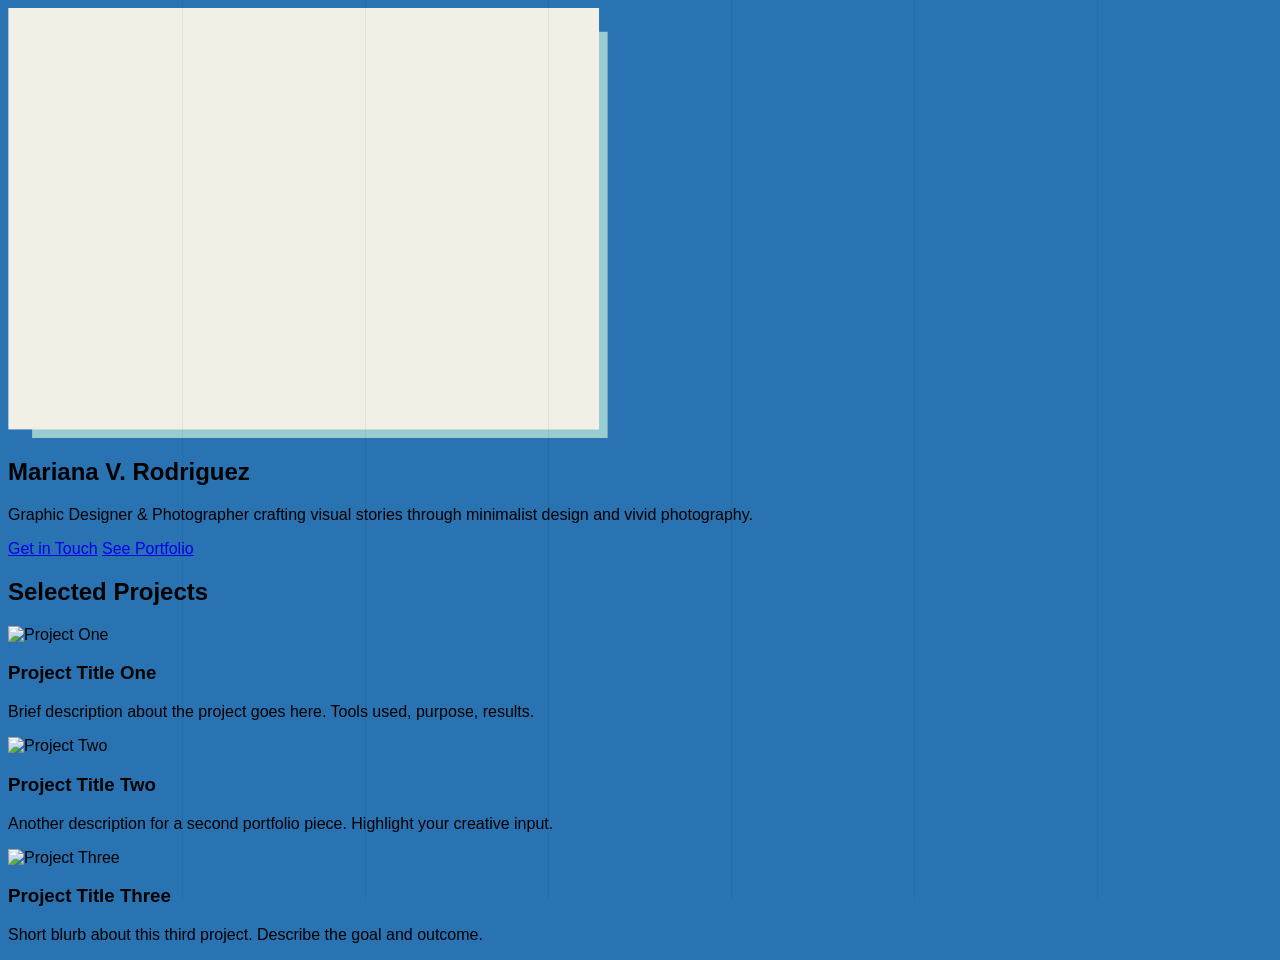
==== index.html @ 1f72a4b0 "Update index.html" ====
<html lang="en">
<head>
  <meta charset="UTF-8">
  <meta name="viewport" content="width=device-width, initial-scale=1.0">
  <meta name="description" content="Portfolio of Mariana V. Rodriguez – Graphic Designer & Photographer">
  <title>Mariana V. Rodriguez</title>
  <script src="https://cdn.tailwindcss.com"></script>
  <link rel="preconnect" href="https://fonts.googleapis.com">
<link rel="preconnect" href="https://fonts.gstatic.com" crossorigin>
<link href="https://fonts.googleapis.com/css2?family=SUSE:wght@100..800&display=swap" rel="stylesheet">
  <style>
    body {
      background-color: #2973B2;
      font-family: 'Josefin Sans', sans-serif;
    }
    .floating-lines {
      position: absolute;
      top: 0;
      left: 0;
      height: 100%;
      width: 100%;
      z-index: 0;
      display: flex;
      justify-content: space-evenly;
    }
    .floating-lines div {
      width: 1px;
      background-color: rgba(0, 0, 0, 0.05);
    }
    .reveal {
      opacity: 0;
      transform: translateY(20px);
      transition: opacity 0.6s ease-out, transform 0.6s ease-out;
    }
    .reveal-visible {
      opacity: 1;
      transform: translateY(0);
    }
  </style>
</head>
<body class="relative overflow-hidden">
  <!-- Background Vertical Lines -->
  <div class="floating-lines">
    <div></div><div></div><div></div><div></div><div></div><div></div>
  </div>

 <!-- Hero Section -->
  <section class="relative py-8 md:py-14 flex flex-col items-center justify-center text-center px-4 md:px-6 overflow-hidden min-h-[350px]">
    <!-- Inline SVG Background -->
   <div class="absolute top-0 left-1/2 transform -translate-x-1/2 w-[95vw] max-w-[650px] h-auto h-[180px] sm:h-[240px] md:h-[300px] -z-10 pointer-events-none opacity-100">
  <svg xmlns="http://www.w3.org/2000/svg" id="Layer_2" width="600" height="430" viewBox="0 0 1186 851" class="w-full h-auto">
    <defs>
      <style>
        .cls-1{fill:#9acbd0;}
        .cls-2{fill:#f2efe7;}
      </style>
    </defs>
    <g id="Layer_1-2">
      <rect class="cls-1" x="47" y="47" width="1139" height="804"/>
      <rect class="cls-2" width="1169" height="834"/>
    </g>
  </svg>
</div>

    <!-- Hero Content -->
    <h1 class="text-3xl sm:text-4xl md:text-5xl font-extrabold mb-4 z-10 relative">Mariana V. Rodriguez</h1>
    <p class="text-base sm:text-lg md:text-xl max-w-2xl mb-6 z-10 relative">
      Graphic Designer & Photographer crafting visual stories through minimalist design and vivid photography.
    </p>
    <div class="flex flex-col sm:flex-row gap-4 z-10 relative">
      <a href="#contact" class="px-6 py-3 bg-purple-700 text-white rounded-full hover:bg-purple-800 transition text-center">Get in Touch</a>
      <a href="#projects" class="px-6 py-3 bg-yellow-400 text-black rounded-full hover:bg-yellow-500 transition text-center">See Portfolio</a>
    </div>
  </section>

  <!-- Projects Section -->
  <section id="projects" class="py-20 px-6 bg-white relative z-10">
    <div class="max-w-6xl mx-auto">
      <h2 class="text-3xl font-[800] text-center mb-12 reveal">Selected Projects</h2>
      <div class="grid gap-10 sm:grid-cols-2 lg:grid-cols-3">
        <!-- Project Card -->
        <div class="bg-[#fefefe] rounded-2xl shadow-md border border-gray-200 overflow-hidden transition hover:shadow-lg hover:-translate-y-1 duration-300 reveal">
          <img src="https://source.unsplash.com/600x400/?design,art" alt="Project One" class="w-full h-48 object-cover">
          <div class="p-5">
            <h3 class="text-xl font-semibold mb-2">Project Title One</h3>
            <p class="text-gray-600">Brief description about the project goes here. Tools used, purpose, results.</p>
          </div>
        </div>

        <!-- Project Card -->
        <div class="bg-[#fefefe] rounded-2xl shadow-md border border-gray-200 overflow-hidden transition hover:shadow-lg hover:-translate-y-1 duration-300 reveal">
          <img src="https://source.unsplash.com/600x400/?creative,portfolio" alt="Project Two" class="w-full h-48 object-cover">
          <div class="p-5">
            <h3 class="text-xl font-semibold mb-2">Project Title Two</h3>
            <p class="text-gray-600">Another description for a second portfolio piece. Highlight your creative input.</p>
          </div>
        </div>

        <!-- Project Card -->
        <div class="bg-[#fefefe] rounded-2xl shadow-md border border-gray-200 overflow-hidden transition hover:shadow-lg hover:-translate-y-1 duration-300 reveal">
          <img src="https://source.unsplash.com/600x400/?photography,layout" alt="Project Three" class="w-full h-48 object-cover">
          <div class="p-5">
            <h3 class="text-xl font-semibold mb-2">Project Title Three</h3>
            <p class="text-gray-600">Short blurb about this third project. Describe the goal and outcome.</p>
          </div>
        </div>
      </div>
    </div>
  </section>

  <script>
    const observer = new IntersectionObserver((entries) => {
      entries.forEach(entry => {
        if (entry.isIntersecting) {
          entry.target.classList.add('reveal-visible');
        }
      });
    }, { threshold: 0.1 });

    document.querySelectorAll('.reveal').forEach(el => observer.observe(el));
  </script>
</body>
</html>
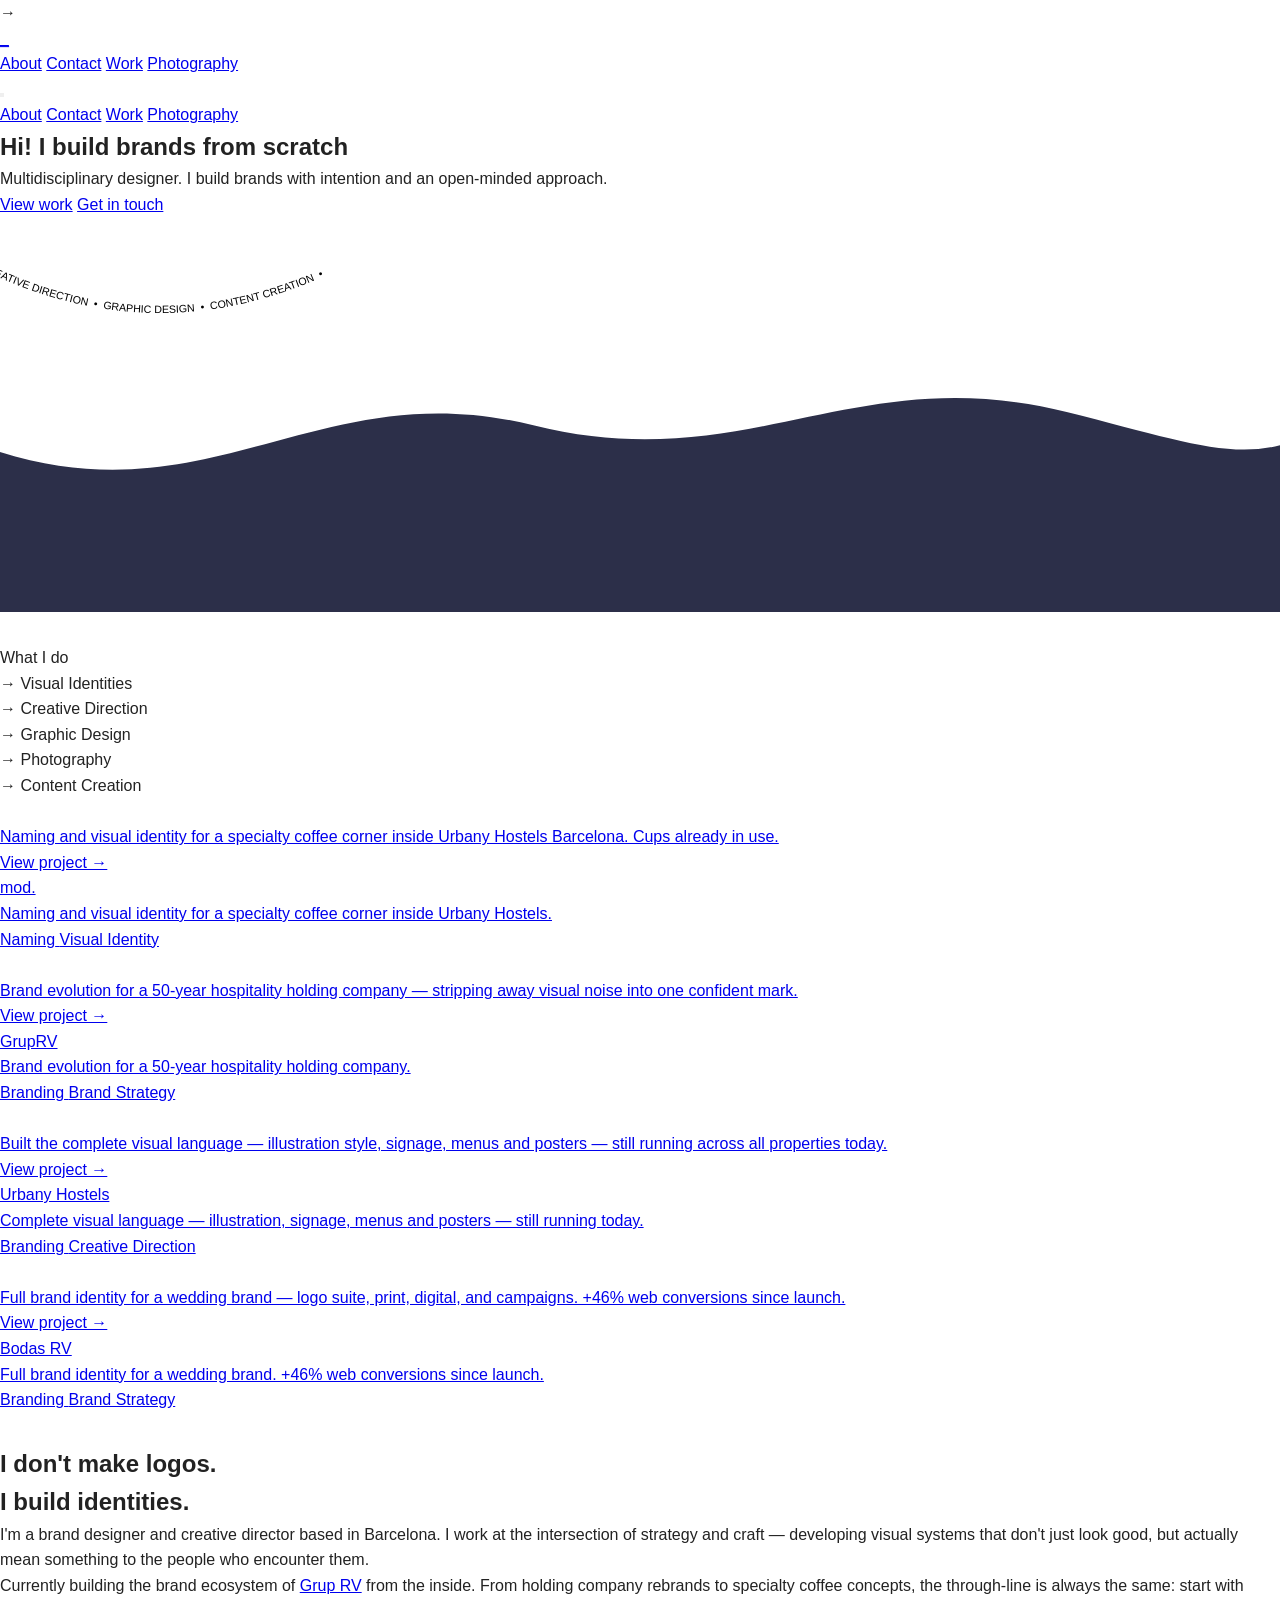
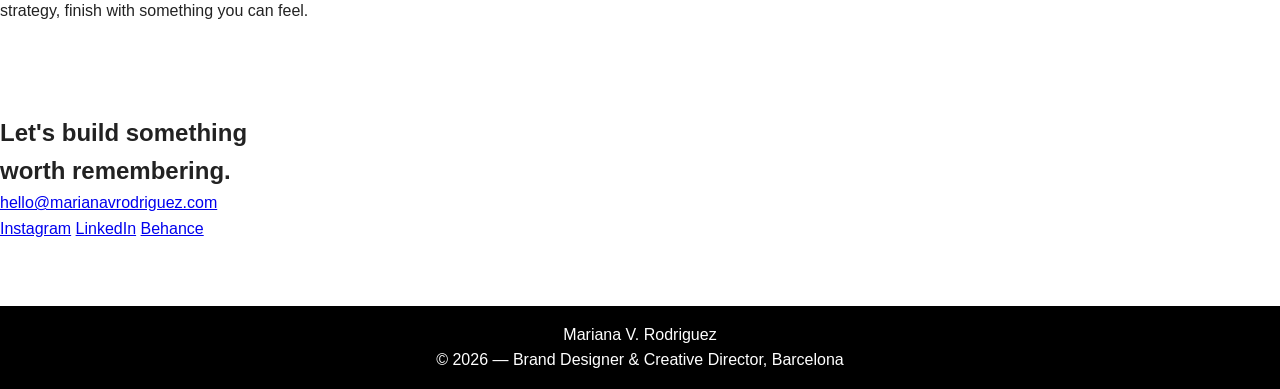
==== commit d7ff48ee: "index.html" ====
--- a/index.html
+++ b/index.html
@@ -1,123 +1,242 @@
+<!DOCTYPE html>
 <html lang="en">
 <head>
   <meta charset="UTF-8">
   <meta name="viewport" content="width=device-width, initial-scale=1.0">
-  <meta name="description" content="Portfolio of Mariana V. Rodriguez – Graphic Designer & Photographer">
-  <title>Mariana V. Rodriguez</title>
-  <script src="https://cdn.tailwindcss.com"></script>
+  <title>Mariana V. Rodriguez — Brand Designer & Creative Director</title>
+  <meta name="description" content="Brand designer and creative director based in Barcelona. Building identities that stand for something.">
+  <meta property="og:title" content="Mariana V. Rodriguez — Brand Designer">
+  <meta property="og:description" content="Brands with something to say. Based in Barcelona.">
+  <meta property="og:url" content="https://marianavrodriguez.com">
+  <meta property="og:type" content="website">
+
   <link rel="preconnect" href="https://fonts.googleapis.com">
-<link rel="preconnect" href="https://fonts.gstatic.com" crossorigin>
-<link href="https://fonts.googleapis.com/css2?family=SUSE:wght@100..800&display=swap" rel="stylesheet">
-  <style>
-    body {
-      background-color: #2973B2;
-      font-family: 'Josefin Sans', sans-serif;
-    }
-    .floating-lines {
-      position: absolute;
-      top: 0;
-      left: 0;
-      height: 100%;
-      width: 100%;
-      z-index: 0;
-      display: flex;
-      justify-content: space-evenly;
-    }
-    .floating-lines div {
-      width: 1px;
-      background-color: rgba(0, 0, 0, 0.05);
-    }
-    .reveal {
-      opacity: 0;
-      transform: translateY(20px);
-      transition: opacity 0.6s ease-out, transform 0.6s ease-out;
-    }
-    .reveal-visible {
-      opacity: 1;
-      transform: translateY(0);
-    }
-  </style>
+  <link rel="preconnect" href="https://fonts.gstatic.com" crossorigin>
+  <link href="https://fonts.googleapis.com/css2?family=Bricolage+Grotesque:opsz,wght@12..96,400;12..96,700;12..96,800&family=Work+Sans:wght@300;400;500&display=swap" rel="stylesheet">
+  <link href="https://fonts.googleapis.com/css2?family=Bricolage+Grotesque:wght@800&text=%E2%86%92&display=swap" rel="stylesheet">
+  <link rel="stylesheet" href="styles.css">
 </head>
-<body class="relative overflow-hidden">
-  <!-- Background Vertical Lines -->
-  <div class="floating-lines">
-    <div></div><div></div><div></div><div></div><div></div><div></div>
-  </div>
-
- <!-- Hero Section -->
-  <section class="relative py-8 md:py-14 flex flex-col items-center justify-center text-center px-4 md:px-6 overflow-hidden min-h-[350px]">
-    <!-- Inline SVG Background -->
-   <div class="absolute top-0 left-1/2 transform -translate-x-1/2 w-[95vw] max-w-[650px] h-auto h-[180px] sm:h-[240px] md:h-[300px] -z-10 pointer-events-none opacity-100">
-  <svg xmlns="http://www.w3.org/2000/svg" id="Layer_2" width="600" height="430" viewBox="0 0 1186 851" class="w-full h-auto">
-    <defs>
-      <style>
-        .cls-1{fill:#9acbd0;}
-        .cls-2{fill:#f2efe7;}
-      </style>
-    </defs>
-    <g id="Layer_1-2">
-      <rect class="cls-1" x="47" y="47" width="1139" height="804"/>
-      <rect class="cls-2" width="1169" height="834"/>
-    </g>
-  </svg>
-</div>
-
-    <!-- Hero Content -->
-    <h1 class="text-3xl sm:text-4xl md:text-5xl font-extrabold mb-4 z-10 relative">Mariana V. Rodriguez</h1>
-    <p class="text-base sm:text-lg md:text-xl max-w-2xl mb-6 z-10 relative">
-      Graphic Designer & Photographer crafting visual stories through minimalist design and vivid photography.
-    </p>
-    <div class="flex flex-col sm:flex-row gap-4 z-10 relative">
-      <a href="#contact" class="px-6 py-3 bg-purple-700 text-white rounded-full hover:bg-purple-800 transition text-center">Get in Touch</a>
-      <a href="#projects" class="px-6 py-3 bg-yellow-400 text-black rounded-full hover:bg-yellow-500 transition text-center">See Portfolio</a>
-    </div>
-  </section>
-
-  <!-- Projects Section -->
-  <section id="projects" class="py-20 px-6 bg-white relative z-10">
-    <div class="max-w-6xl mx-auto">
-      <h2 class="text-3xl font-[800] text-center mb-12 reveal">Selected Projects</h2>
-      <div class="grid gap-10 sm:grid-cols-2 lg:grid-cols-3">
-        <!-- Project Card -->
-        <div class="bg-[#fefefe] rounded-2xl shadow-md border border-gray-200 overflow-hidden transition hover:shadow-lg hover:-translate-y-1 duration-300 reveal">
-          <img src="https://source.unsplash.com/600x400/?design,art" alt="Project One" class="w-full h-48 object-cover">
-          <div class="p-5">
-            <h3 class="text-xl font-semibold mb-2">Project Title One</h3>
-            <p class="text-gray-600">Brief description about the project goes here. Tools used, purpose, results.</p>
-          </div>
-        </div>
-
-        <!-- Project Card -->
-        <div class="bg-[#fefefe] rounded-2xl shadow-md border border-gray-200 overflow-hidden transition hover:shadow-lg hover:-translate-y-1 duration-300 reveal">
-          <img src="https://source.unsplash.com/600x400/?creative,portfolio" alt="Project Two" class="w-full h-48 object-cover">
-          <div class="p-5">
-            <h3 class="text-xl font-semibold mb-2">Project Title Two</h3>
-            <p class="text-gray-600">Another description for a second portfolio piece. Highlight your creative input.</p>
-          </div>
-        </div>
-
-        <!-- Project Card -->
-        <div class="bg-[#fefefe] rounded-2xl shadow-md border border-gray-200 overflow-hidden transition hover:shadow-lg hover:-translate-y-1 duration-300 reveal">
-          <img src="https://source.unsplash.com/600x400/?photography,layout" alt="Project Three" class="w-full h-48 object-cover">
-          <div class="p-5">
-            <h3 class="text-xl font-semibold mb-2">Project Title Three</h3>
-            <p class="text-gray-600">Short blurb about this third project. Describe the goal and outcome.</p>
-          </div>
-        </div>
-      </div>
-    </div>
-  </section>
-
-  <script>
-    const observer = new IntersectionObserver((entries) => {
-      entries.forEach(entry => {
-        if (entry.isIntersecting) {
-          entry.target.classList.add('reveal-visible');
-        }
-      });
-    }, { threshold: 0.1 });
-
-    document.querySelectorAll('.reveal').forEach(el => observer.observe(el));
-  </script>
+<body>
+
+  <div class="cursor" id="cursor" aria-hidden="true">&rarr;</div>
+
+  <!-- NAV -->
+  <nav id="nav">
+    <div class="nav-inner">
+      <a href="index.html" class="nav-name">
+        <span id="nav-text"></span><span class="nav-cursor" id="nav-cursor">_</span>
+      </a>
+      <div class="nav-links">
+        <a href="#about">About</a>
+        <a href="#contact">Contact</a>
+        <a href="#projects">Work</a>
+        <a href="photography.html">Photography</a>
+      </div>
+      <button class="nav-burger" id="nav-burger" aria-label="Open menu" aria-expanded="false" aria-controls="nav-mobile">
+        <span></span><span></span><span></span>
+      </button>
+    </div>
+    <div class="nav-mobile" id="nav-mobile">
+      <a href="#about">About</a>
+      <a href="#contact">Contact</a>
+      <a href="#projects">Work</a>
+      <a href="photography.html">Photography</a>
+    </div>
+  </nav>
+
+  <!-- HERO -->
+  <section class="hero" id="home">
+    <div class="hero-inner">
+      <h1 class="hero-title reveal">Hi! I build brands from scratch</h1>
+      <p class="hero-sub reveal">Multidisciplinary designer. I build brands with intention and an open-minded approach.</p>
+      <div class="hero-ctas reveal">
+        <a href="#projects" class="btn-primary">View work</a>
+        <a href="#contact" class="btn-ghost">Get in touch</a>
+      </div>
+    </div>
+
+    <!-- MARQUEE — pinned to the bottom of the hero so part of it is
+         visible on load; sizing/looping is rebuilt in script.js off
+         the strip's actual rendered pixel size, not viewBox width,
+         so the text stays legible on narrow screens. -->
+    <div class="marquee-wrap" aria-hidden="true">
+      <svg class="marquee-svg" viewBox="0 0 1920 160" preserveAspectRatio="xMidYMid meet">
+        <path id="marquee-path" fill="none"
+          d="M -480,90
+             c 160,-70 320,-70 480,0 c 160,70 320,70 480,0
+             c 160,-70 320,-70 480,0 c 160,70 320,70 480,0
+             c 160,-70 320,-70 480,0 c 160,70 320,70 480,0" />
+        <text class="marquee-text">
+          <textPath id="marquee-textpath" href="#marquee-path" startOffset="0%">BRAND STRATEGY&nbsp;&nbsp;•&nbsp;&nbsp;VISUAL DESIGN&nbsp;&nbsp;•&nbsp;&nbsp;PHOTOGRAPHY&nbsp;&nbsp;•&nbsp;&nbsp;CREATIVE DIRECTION&nbsp;&nbsp;•&nbsp;&nbsp;GRAPHIC DESIGN&nbsp;&nbsp;•&nbsp;&nbsp;CONTENT CREATION&nbsp;&nbsp;•&nbsp;&nbsp;</textPath>
+        </text>
+      </svg>
+    </div>
+  </section>
+
+  <!-- WORK / CATEGORIES -->
+  <section class="work" id="work">
+    <svg class="work-wave" viewBox="0 0 1920 420" preserveAspectRatio="none" aria-hidden="true">
+      <path d="M0,180 C 320,280 480,60 800,140 C 1120,220 1280,40 1600,120 C 1760,160 1840,190 1920,170 L1920,420 L0,420 Z" fill="#2C2F49"></path>
+    </svg>
+    <div class="work-inner">
+
+      <div class="category-image" id="cat-image-wrap">
+        <img id="cat-img" src="images/cat-visual-identity.jpg" alt="" onerror="this.style.opacity='0'">
+      </div>
+
+      <div class="category-list">
+        <p class="category-eyebrow">What I do</p>
+        <div class="cat-item active" data-img="images/cat-visual-identity.jpg">
+          <span class="cat-arrow" aria-hidden="true">→</span>
+          <span class="cat-label">Visual Identities</span>
+        </div>
+        <div class="cat-item" data-img="images/cat-creative-direction.jpg">
+          <span class="cat-arrow" aria-hidden="true">→</span>
+          <span class="cat-label">Creative Direction</span>
+        </div>
+        <div class="cat-item" data-img="images/cat-graphic-design.jpg">
+          <span class="cat-arrow" aria-hidden="true">→</span>
+          <span class="cat-label">Graphic Design</span>
+        </div>
+        <div class="cat-item" data-img="images/cat-photography.jpg">
+          <span class="cat-arrow" aria-hidden="true">→</span>
+          <span class="cat-label">Photography</span>
+        </div>
+        <div class="cat-item" data-img="images/cat-content.jpg">
+          <span class="cat-arrow" aria-hidden="true">→</span>
+          <span class="cat-label">Content Creation</span>
+        </div>
+      </div>
+
+    </div>
+  </section>
+
+  <!-- PROJECT CARDS -->
+  <section class="projects" id="projects">
+    <div class="projects-grid">
+
+      <article class="project-card reveal">
+        <a href="mod.html" class="card-link">
+          <div class="card-image" style="--ph:#002D26">
+            <img src="images/mod.jpg" alt="mod." loading="lazy" onerror="this.style.opacity='0'">
+            <div class="card-overlay">
+              <p class="overlay-desc">Naming and visual identity for a specialty coffee corner inside Urbany Hostels Barcelona. Cups already in use.</p>
+              <span class="overlay-btn">View project →</span>
+            </div>
+          </div>
+          <div class="card-meta">
+            <p class="card-title">mod.</p>
+            <p class="card-desc">Naming and visual identity for a specialty coffee corner inside Urbany Hostels.</p>
+            <div class="card-tags">
+              <span class="tag">Naming</span>
+              <span class="tag">Visual Identity</span>
+            </div>
+          </div>
+        </a>
+      </article>
+
+      <article class="project-card reveal">
+        <a href="gruprv.html" class="card-link">
+          <div class="card-image" style="--ph:#0F1A2E">
+            <img src="images/gruprv.jpg" alt="GrupRV" loading="lazy" onerror="this.style.opacity='0'">
+            <div class="card-overlay">
+              <p class="overlay-desc">Brand evolution for a 50-year hospitality holding company — stripping away visual noise into one confident mark.</p>
+              <span class="overlay-btn">View project →</span>
+            </div>
+          </div>
+          <div class="card-meta">
+            <p class="card-title">GrupRV</p>
+            <p class="card-desc">Brand evolution for a 50-year hospitality holding company.</p>
+            <div class="card-tags">
+              <span class="tag">Branding</span>
+              <span class="tag">Brand Strategy</span>
+            </div>
+          </div>
+        </a>
+      </article>
+
+      <article class="project-card reveal">
+        <a href="urbany.html" class="card-link">
+          <div class="card-image" style="--ph:#1E0800">
+            <img src="images/urbany.jpg" alt="Urbany Hostels" loading="lazy" onerror="this.style.opacity='0'">
+            <div class="card-overlay">
+              <p class="overlay-desc">Built the complete visual language — illustration style, signage, menus and posters — still running across all properties today.</p>
+              <span class="overlay-btn">View project →</span>
+            </div>
+          </div>
+          <div class="card-meta">
+            <p class="card-title">Urbany Hostels</p>
+            <p class="card-desc">Complete visual language — illustration, signage, menus and posters — still running today.</p>
+            <div class="card-tags">
+              <span class="tag">Branding</span>
+              <span class="tag">Creative Direction</span>
+            </div>
+          </div>
+        </a>
+      </article>
+
+      <article class="project-card reveal">
+        <a href="bodasrv.html" class="card-link">
+          <div class="card-image" style="--ph:#1A0E08">
+            <img src="images/bodasrv.jpg" alt="Bodas RV" loading="lazy" onerror="this.style.opacity='0'">
+            <div class="card-overlay">
+              <p class="overlay-desc">Full brand identity for a wedding brand — logo suite, print, digital, and campaigns. +46% web conversions since launch.</p>
+              <span class="overlay-btn">View project →</span>
+            </div>
+          </div>
+          <div class="card-meta">
+            <p class="card-title">Bodas RV</p>
+            <p class="card-desc">Full brand identity for a wedding brand. +46% web conversions since launch.</p>
+            <div class="card-tags">
+              <span class="tag">Branding</span>
+              <span class="tag">Brand Strategy</span>
+            </div>
+          </div>
+        </a>
+      </article>
+
+    </div>
+  </section>
+
+  <!-- ABOUT -->
+  <section class="about" id="about">
+    <div class="about-inner">
+      <div class="about-text">
+        <h2 class="about-title reveal">I don't make logos.<br>I build identities.</h2>
+        <div class="about-body reveal">
+          <p>I'm a brand designer and creative director based in Barcelona. I work at the intersection of strategy and craft — developing visual systems that don't just look good, but actually mean something to the people who encounter them.</p>
+          <p>Currently building the brand ecosystem of <a href="https://gruprv.es" target="_blank" rel="noopener">Grup RV</a> from the inside. From holding company rebrands to specialty coffee concepts, the through-line is always the same: start with strategy, finish with something you can feel.</p>
+        </div>
+      </div>
+      <div class="about-image reveal">
+        <img src="images/portrait.jpg" alt="Mariana V. Rodriguez" loading="lazy" onerror="this.style.opacity='0'">
+      </div>
+    </div>
+  </section>
+
+  <!-- CONTACT -->
+  <section class="contact" id="contact">
+    <div class="contact-inner">
+      <h2 class="contact-title reveal">Let's build something<br>worth remembering.</h2>
+      <div class="contact-links reveal">
+        <a href="mailto:hello@marianavrodriguez.com" class="contact-email">hello@marianavrodriguez.com</a>
+        <div class="social-links">
+          <a href="https://instagram.com/" target="_blank" rel="noopener">Instagram</a>
+          <a href="https://linkedin.com/" target="_blank" rel="noopener">LinkedIn</a>
+          <a href="https://behance.net/" target="_blank" rel="noopener">Behance</a>
+        </div>
+      </div>
+    </div>
+  </section>
+
+  <!-- FOOTER -->
+  <footer>
+    <div class="footer-inner">
+      <p class="footer-name">Mariana V. Rodriguez</p>
+      <p class="footer-copy">© 2026 — Brand Designer & Creative Director, Barcelona</p>
+    </div>
+  </footer>
+
+  <script src="script.js"></script>
 </body>
 </html>
--- a/styles.css
+++ b/styles.css
@@ -0,0 +1,75 @@
+* {
+  margin: 0;
+  padding: 0;
+  box-sizing: border-box;
+}
+
+body {
+  font-family: 'Arial', sans-serif;
+  color: #222;
+  background-color: #fff;
+  line-height: 1.6;
+}
+
+.container {
+  width: 90%;
+  max-width: 1000px;
+  margin: auto;
+}
+
+header {
+  background: #000;
+  color: #fff;
+  padding: 2rem 0;
+  text-align: center;
+}
+
+header h1 {
+  font-size: 2.5rem;
+  margin-bottom: 0.2rem;
+}
+
+header nav a {
+  margin: 0 1rem;
+  color: #fff;
+  text-decoration: none;
+  font-weight: bold;
+}
+
+#hero {
+  background: #f5f5f5;
+  padding: 3rem 0;
+  text-align: center;
+}
+
+#portfolio {
+  padding: 2rem 0;
+}
+
+.grid {
+  display: grid;
+  grid-template-columns: repeat(auto-fit, minmax(280px, 1fr));
+  gap: 1rem;
+  margin-top: 1rem;
+}
+
+.grid img {
+  width: 100%;
+  display: block;
+  border-radius: 8px;
+  box-shadow: 0 2px 6px rgba(0,0,0,0.1);
+}
+
+#about, #contact {
+  padding: 2rem 0;
+}
+
+footer {
+  background: #000;
+  color: #fff;
+  text-align: center;
+  padding: 1rem;
+  margin-top: 2rem;
+}
+
+
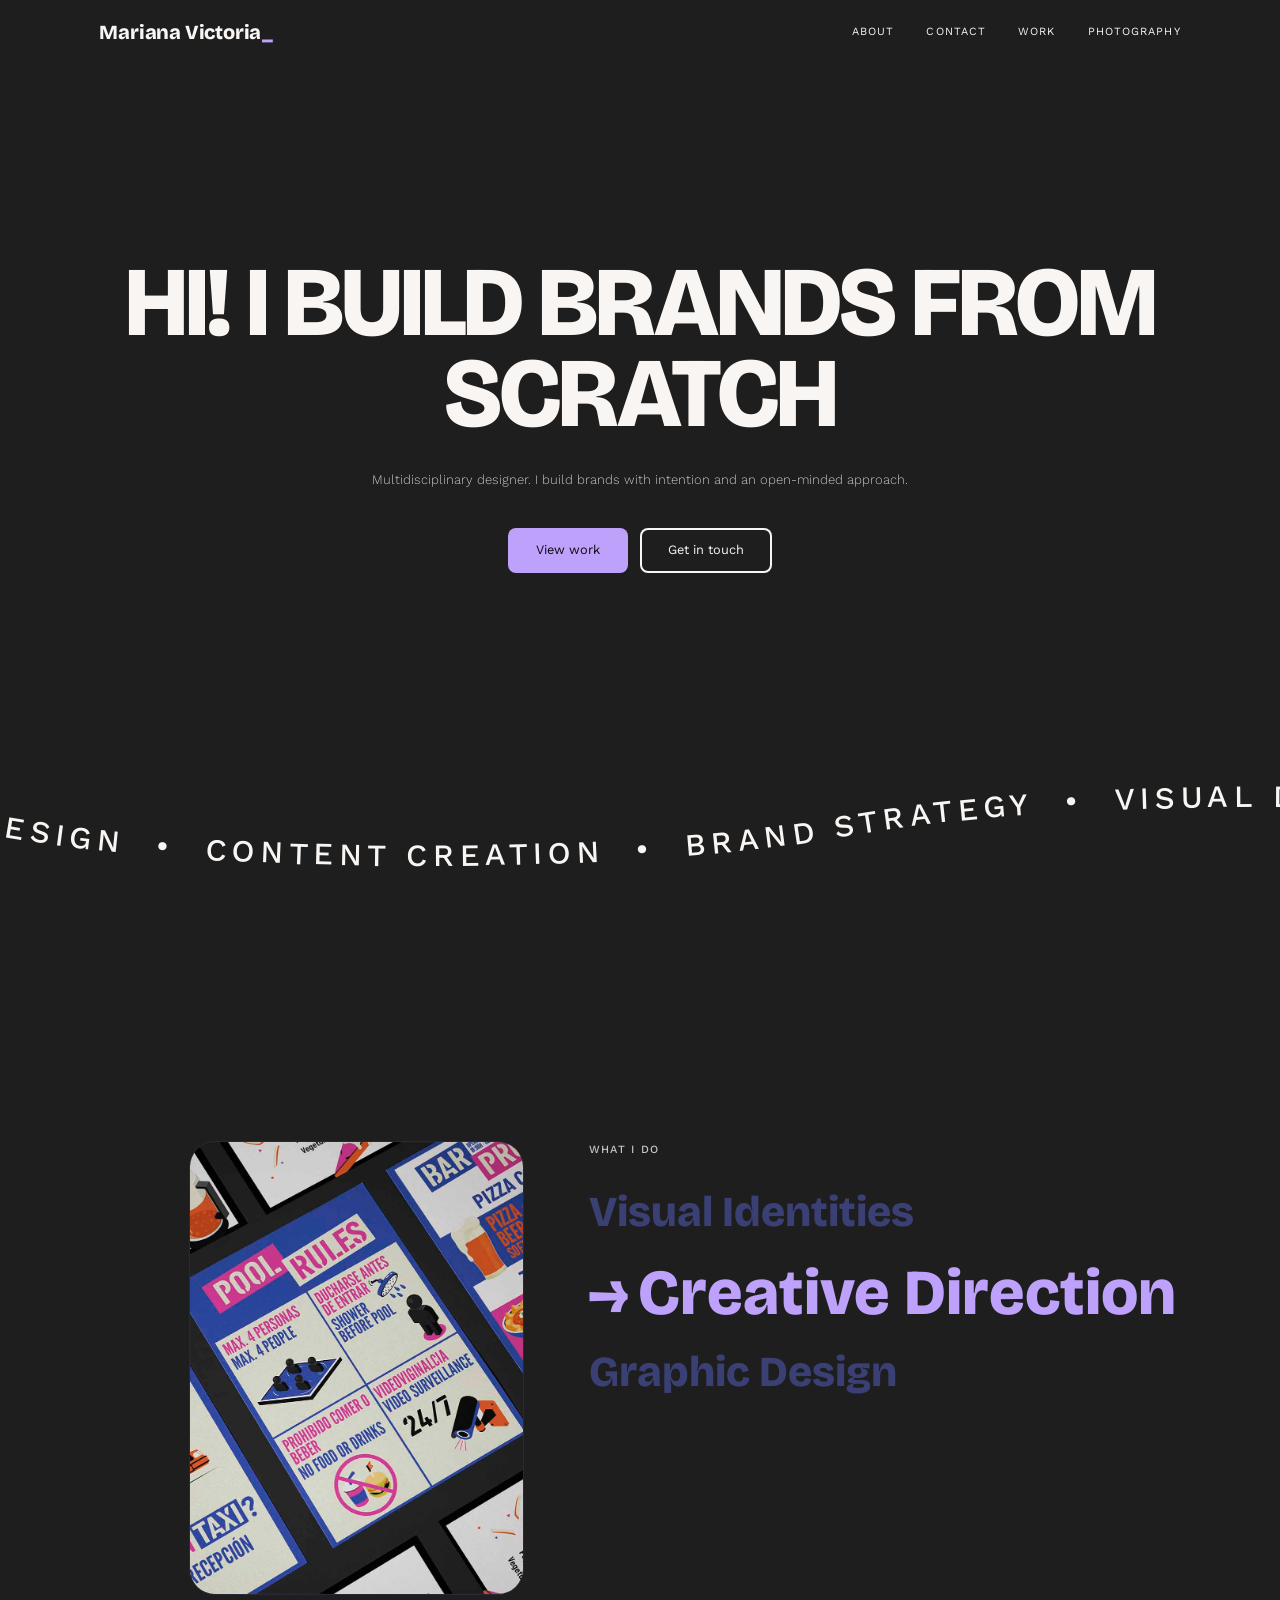
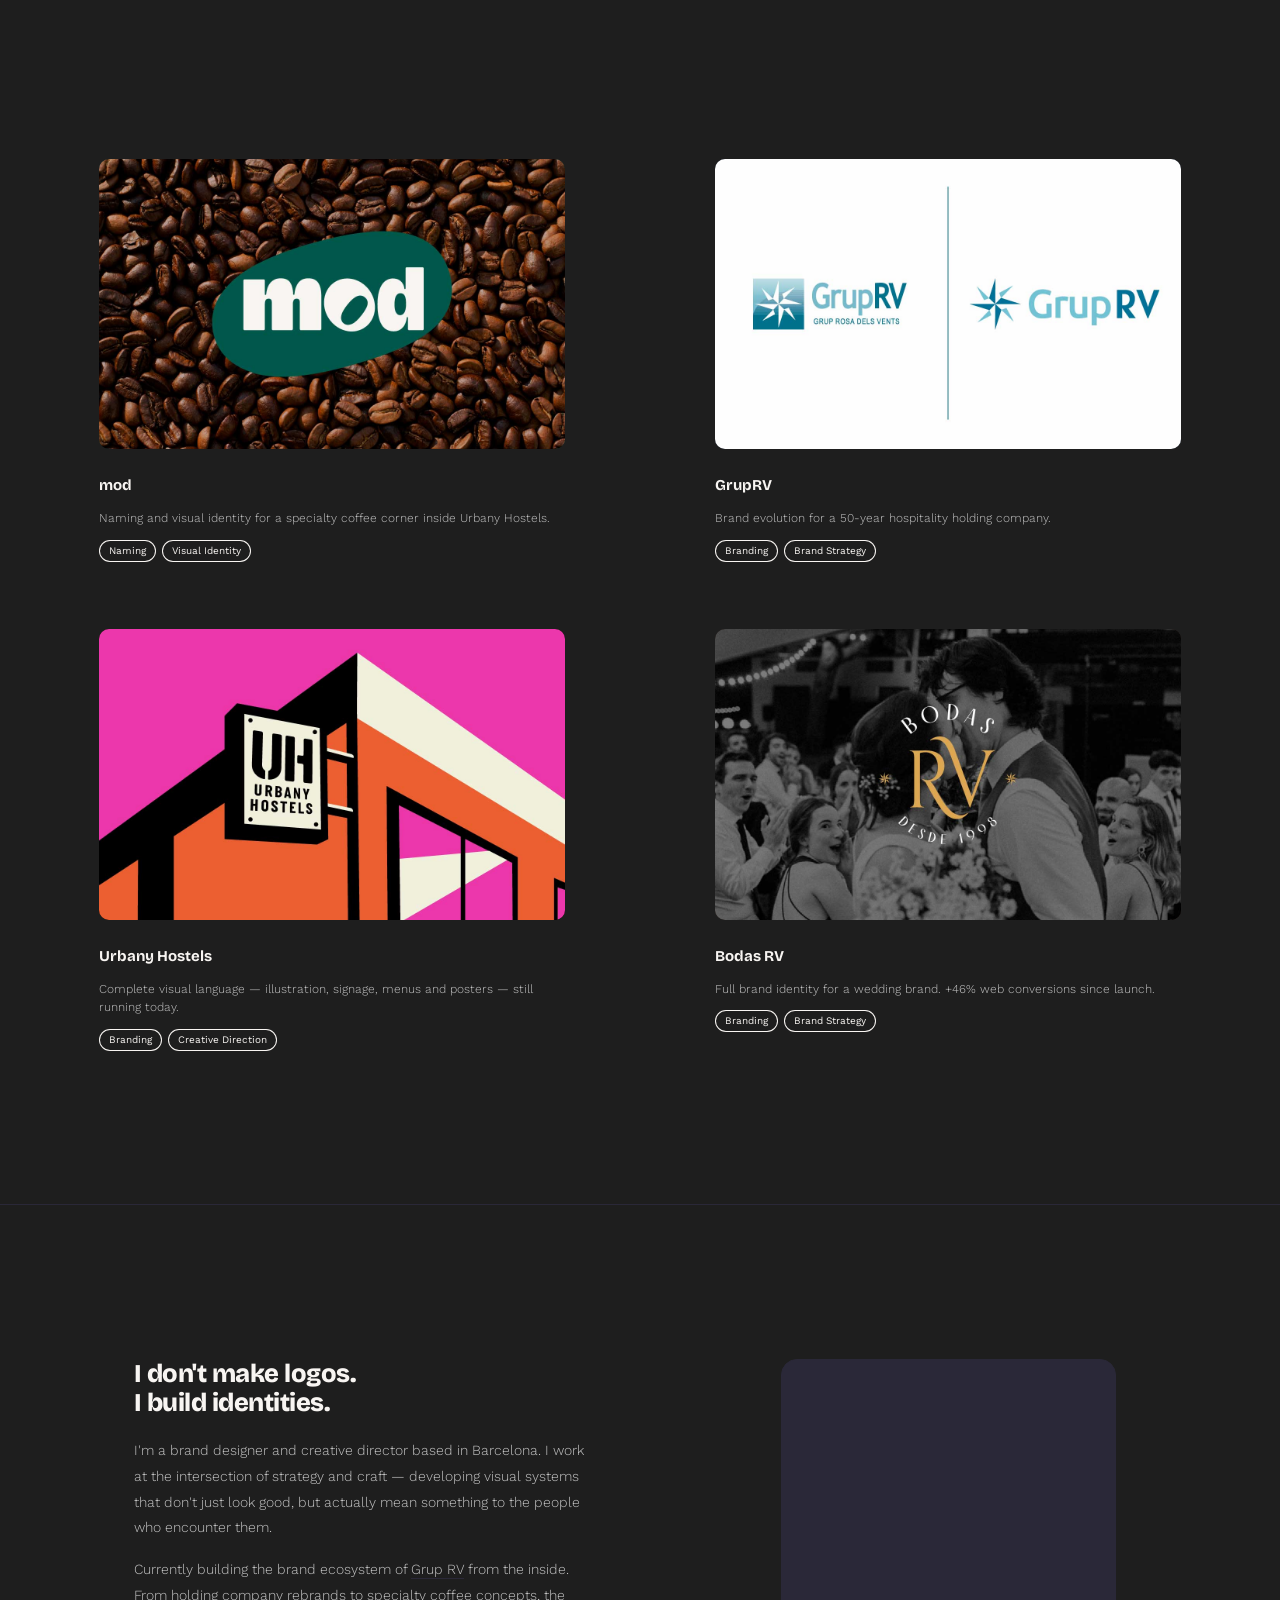
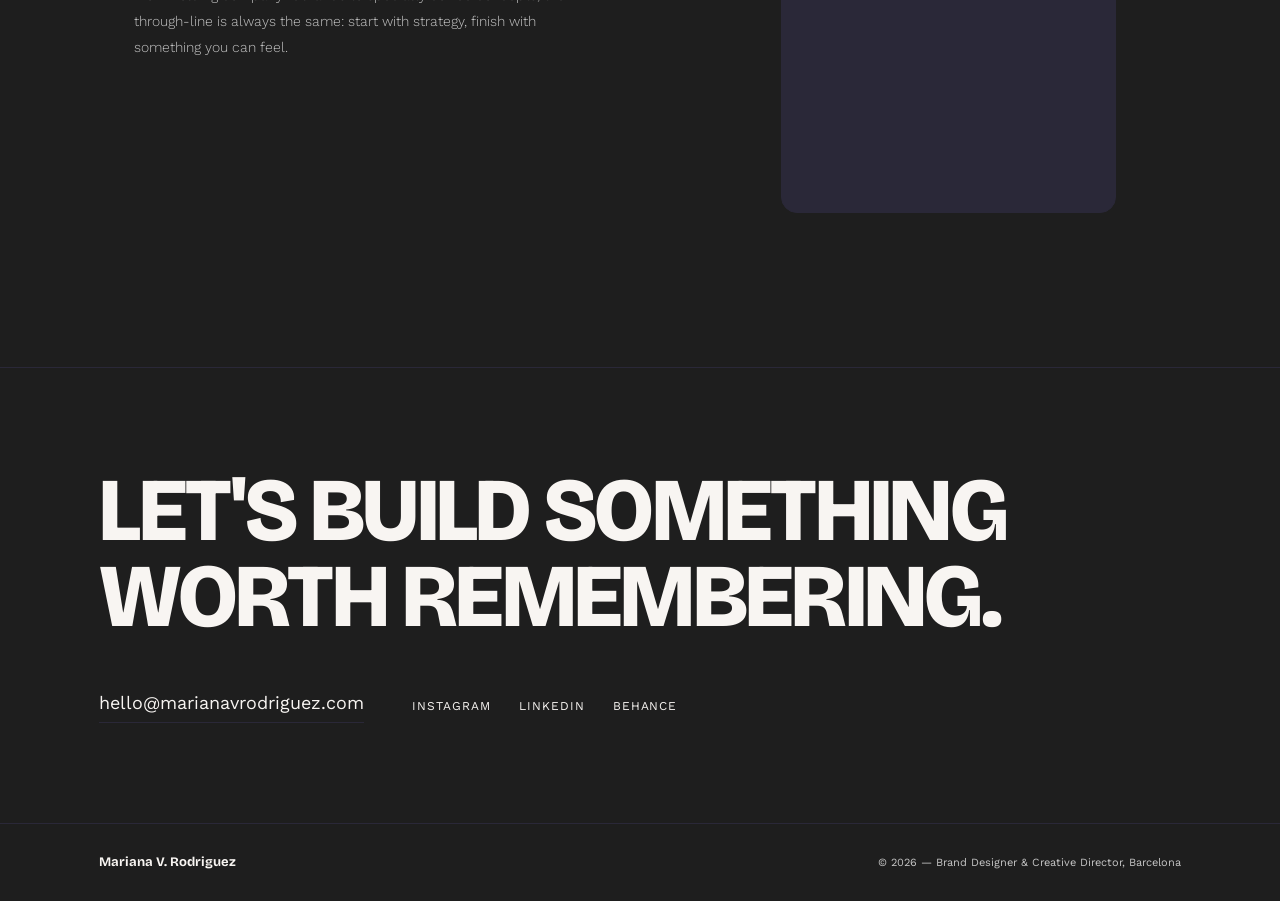
==== commit 18b34178: "Update in style and popups" ====
--- a/index.html
+++ b/index.html
@@ -75,9 +75,6 @@
 
   <!-- WORK / CATEGORIES -->
   <section class="work" id="work">
-    <svg class="work-wave" viewBox="0 0 1920 420" preserveAspectRatio="none" aria-hidden="true">
-      <path d="M0,180 C 320,280 480,60 800,140 C 1120,220 1280,40 1600,120 C 1760,160 1840,190 1920,170 L1920,420 L0,420 Z" fill="#2C2F49"></path>
-    </svg>
     <div class="work-inner">
 
       <div class="category-image" id="cat-image-wrap">
@@ -98,6 +95,9 @@
           <span class="cat-arrow" aria-hidden="true">→</span>
           <span class="cat-label">Graphic Design</span>
         </div>
+        <!-- Temporarily hidden — Photography and Content Creation aren't
+             ready to launch yet. Un-comment to bring them back, and
+             restore the matching CATEGORIES entries in script.js.
         <div class="cat-item" data-img="images/cat-photography.jpg">
           <span class="cat-arrow" aria-hidden="true">→</span>
           <span class="cat-label">Photography</span>
@@ -106,10 +106,25 @@
           <span class="cat-arrow" aria-hidden="true">→</span>
           <span class="cat-label">Content Creation</span>
         </div>
-      </div>
-
-    </div>
-  </section>
+        -->
+      </div>
+
+    </div>
+  </section>
+
+  <!-- CATEGORY POP-UP -->
+  <div class="cat-modal" id="cat-modal" aria-hidden="true">
+    <div class="cat-modal-backdrop" data-close></div>
+    <div class="cat-modal-panel" role="dialog" aria-modal="true" aria-labelledby="cat-modal-title">
+      <button class="cat-modal-close" data-close aria-label="Close">&times;</button>
+      <img class="cat-modal-image" id="cat-modal-image" alt="" onerror="this.style.opacity='0'">
+      <div class="cat-modal-body">
+        <h3 class="cat-modal-title" id="cat-modal-title"></h3>
+        <p class="cat-modal-desc" id="cat-modal-desc"></p>
+        <div class="cat-modal-projects" id="cat-modal-projects"></div>
+      </div>
+    </div>
+  </div>
 
   <!-- PROJECT CARDS -->
   <section class="projects" id="projects">
@@ -118,14 +133,14 @@
       <article class="project-card reveal">
         <a href="mod.html" class="card-link">
           <div class="card-image" style="--ph:#002D26">
-            <img src="images/mod.jpg" alt="mod." loading="lazy" onerror="this.style.opacity='0'">
+            <img src="images/mod.jpg" alt="mod" loading="lazy" onerror="this.style.opacity='0'">
             <div class="card-overlay">
               <p class="overlay-desc">Naming and visual identity for a specialty coffee corner inside Urbany Hostels Barcelona. Cups already in use.</p>
               <span class="overlay-btn">View project →</span>
             </div>
           </div>
           <div class="card-meta">
-            <p class="card-title">mod.</p>
+            <p class="card-title">mod</p>
             <p class="card-desc">Naming and visual identity for a specialty coffee corner inside Urbany Hostels.</p>
             <div class="card-tags">
               <span class="tag">Naming</span>
--- a/styles.css
+++ b/styles.css
@@ -1,75 +1,782 @@
-* {
-  margin: 0;
-  padding: 0;
-  box-sizing: border-box;
-}
-
+/* ============================================================
+   MARIANA V. RODRIGUEZ — Portfolio styles.css
+   ============================================================ */
+
+:root {
+  --bg:      #1E1E1E;
+  --text:    #F8F5F2;
+  --lilac:   #BEA1FA;
+  --purple:  #3A3F74;
+  --border:  #2A2838;
+  --muted:   #C5C5C5;
+  --card-bg: #2A2838;
+
+  --font-display: 'Bricolage Grotesque', sans-serif;
+  --font-body:    'Work Sans', sans-serif;
+
+  --nav-h: 64px;
+  /* Sized to Mariana's 1920px-wide reference comp: content runs near
+     full-bleed with a ~149px (7.76vw) side margin, not a narrow
+     centered column — measured directly off the comp's pixels. */
+  --max-w: 1920px;
+  --px:    clamp(24px, 7.76vw, 149px);
+}
+
+/* ─── RESET ──────────────────────────────────────────────── */
+*, *::before, *::after { box-sizing: border-box; margin: 0; padding: 0; }
+html { scroll-behavior: smooth; }
 body {
-  font-family: 'Arial', sans-serif;
-  color: #222;
-  background-color: #fff;
+  background: var(--bg);
+  color: var(--text);
+  font-family: var(--font-body);
   line-height: 1.6;
-}
-
-.container {
-  width: 90%;
-  max-width: 1000px;
-  margin: auto;
-}
-
-header {
-  background: #000;
-  color: #fff;
-  padding: 2rem 0;
+  cursor: none;
+  overflow-x: hidden;
+  -webkit-font-smoothing: antialiased;
+}
+a { color: inherit; text-decoration: none; }
+img { display: block; width: 100%; height: 100%; object-fit: cover; }
+
+/* ─── CURSOR ─────────────────────────────────────────────── */
+/* The same "→" glyph and treatment as the category arrows — brand
+   arrow standing in for the pointer, not a generic ring. */
+.cursor {
+  position: fixed; top: 0; left: 0;
+  font-family: var(--font-display);
+  font-weight: 800;
+  font-size: 22px;
+  line-height: 1;
+  color: var(--lilac);
+  pointer-events: none; z-index: 9999;
+  user-select: none;
+  transform: translate(-3px, -11px) rotate(-30deg);
+  opacity: 0;
+  transition: opacity 0.3s ease, transform 0.15s ease;
+}
+.cursor.visible { opacity: 1; }
+.cursor.hovered { transform: translate(-3px, -11px) rotate(-30deg) scale(1.45); }
+
+/* ─── CURSOR TRAIL ───────────────────────────────────────────
+   Drawn on a canvas (not DOM sparks) so it reads as one tapering,
+   fading line rather than a string of dots. See script.js. */
+#trail-canvas {
+  position: fixed; inset: 0;
+  pointer-events: none; z-index: 9998;
+}
+@media (prefers-reduced-motion: reduce) {
+  #trail-canvas { display: none; }
+}
+
+/* ─── NAV ────────────────────────────────────────────────── */
+/* Scoped to #nav to avoid affecting .category-list */
+#nav {
+  position: fixed; top: 0; left: 0; right: 0;
+  height: var(--nav-h); z-index: 100;
+  transition: background 0.4s ease, border-color 0.4s ease;
+  border-bottom: 1px solid transparent;
+}
+#nav.scrolled {
+  background: rgba(30, 30, 30, 0.85);
+  backdrop-filter: blur(14px);
+  -webkit-backdrop-filter: blur(14px);
+  border-color: var(--border);
+}
+.nav-inner {
+  max-width: var(--max-w); margin: 0 auto;
+  padding: 0 var(--px); height: 100%;
+  display: flex; align-items: center; justify-content: space-between;
+}
+.nav-name {
+  font-family: var(--font-display);
+  font-size: 20px; font-weight: 800;
+  letter-spacing: -0.01em;
+  color: var(--text);
+  display: flex; align-items: center;
+}
+.nav-cursor {
+  color: var(--lilac);
+  margin-left: 1px;
+}
+.nav-cursor.blink { animation: blink 1s step-end infinite; }
+@keyframes blink { 0%, 100% { opacity: 1; } 50% { opacity: 0; } }
+
+.nav-links { display: flex; gap: 32px; }
+.nav-links a {
+  font-size: 11px; font-weight: 400;
+  letter-spacing: 0.1em; text-transform: uppercase;
+  color: var(--text);
+  transition: opacity 0.2s;
+}
+.nav-links a:hover { opacity: 0.6; }
+
+/* ─── MOBILE NAV (hamburger) ─────────────────────────────── */
+.nav-burger {
+  display: none;
+  flex-direction: column; justify-content: center; gap: 5px;
+  width: 28px; height: 28px;
+  background: none; border: none; padding: 0; cursor: none;
+}
+.nav-burger span {
+  display: block; width: 100%; height: 2px;
+  background: var(--text);
+  transition: transform 0.25s ease, opacity 0.2s ease;
+}
+.nav-burger[aria-expanded="true"] span:nth-child(1) { transform: translateY(7px) rotate(45deg); }
+.nav-burger[aria-expanded="true"] span:nth-child(2) { opacity: 0; }
+.nav-burger[aria-expanded="true"] span:nth-child(3) { transform: translateY(-7px) rotate(-45deg); }
+
+.nav-mobile {
+  display: none;
+  position: fixed; top: var(--nav-h); left: 0; right: 0;
+  flex-direction: column;
+  background: rgba(30, 30, 30, 0.98);
+  backdrop-filter: blur(14px);
+  -webkit-backdrop-filter: blur(14px);
+  border-bottom: 1px solid var(--border);
+  padding: 0 var(--px);
+  max-height: 0; overflow: hidden;
+  transition: max-height 0.3s ease;
+  z-index: 99;
+}
+.nav-mobile.open { max-height: 320px; padding: 8px var(--px) 20px; }
+.nav-mobile a {
+  padding: 14px 0;
+  font-size: 13px; font-weight: 400;
+  letter-spacing: 0.08em; text-transform: uppercase;
+  color: var(--text);
+  border-bottom: 1px solid var(--border);
+}
+.nav-mobile a:last-child { border-bottom: none; }
+
+@media (max-width: 640px) {
+  .nav-links { display: none; }
+  .nav-burger { display: flex; }
+  .nav-mobile { display: flex; }
+}
+
+/* ─── HERO ───────────────────────────────────────────────── */
+.hero {
+  min-height: 100vh;
+  display: flex; flex-direction: column;
+  padding-top: calc(var(--nav-h) + 40px);
+}
+/* hero-inner takes all the leftover height (flex:1) so it centers
+   the headline/sub/buttons on its own, while the marquee below it
+   sits at its natural height, pinned to the bottom of the 100vh
+   hero — that's what puts part of the strip on screen on load. */
+.hero-inner {
+  flex: 1;
+  display: flex; flex-direction: column;
+  align-items: center; justify-content: center; text-align: center;
+  padding: 0 var(--px) 32px;
+}
+.hero-title {
+  font-family: var(--font-display);
+  font-size: clamp(52px, 7.7vw, 148px);
+  font-weight: 800; line-height: 0.92;
+  letter-spacing: -0.03em;
+  text-transform: uppercase;
+  color: var(--text);
+  margin-bottom: 28px;
+  max-width: 18ch;
+}
+.hero-sub {
+  font-size: 13px; font-weight: 300;
+  color: var(--muted); line-height: 1.9;
+  margin-bottom: 36px;
+}
+.hero-ctas { display: flex; gap: 12px; justify-content: center; }
+
+.btn-primary, .btn-ghost {
+  display: inline-block;
+  padding: clamp(10px, 1.2vw, 12px) clamp(20px, 2.5vw, 28px);
+  font-family: var(--font-body);
+  font-size: clamp(12px, 1vw, 13px); font-weight: 400;
+  border-radius: 8px; cursor: none;
+  transition: opacity 0.2s;
+}
+.btn-primary {
+  background: var(--lilac); color: #0C0B10;
+}
+.btn-primary:hover { opacity: 0.88; }
+
+.btn-ghost {
+  background: transparent; color: var(--text);
+  box-shadow: inset 0 0 0 2px var(--text);
+}
+.btn-ghost:hover { opacity: 0.7; }
+
+/* ─── MARQUEE ────────────────────────────────────────────── */
+/* Text riding a repeating wave path (SVG textPath). script.js
+   rebuilds the path, font-size and startOffset animation off the
+   strip's actual rendered pixel height (not the viewBox), so text
+   stays legible on narrow screens instead of shrinking with the
+   page, and drives the loop itself so it never stalls or snaps. */
+.marquee-wrap { overflow: hidden; }
+.marquee-svg { display: block; width: 100%; height: clamp(64px, 11vw, 150px); }
+.marquee-text {
+  font-family: var(--font-body);
+  font-weight: 500;
+  letter-spacing: 0.18em;
+  fill: var(--text);
+}
+
+/* ─── WORK / CATEGORIES ──────────────────────────────────── */
+.work {
+  position: relative;
+  padding: clamp(48px, 18.85vw, 362px) clamp(32px, 14.74vw, 283px) 0;
+  max-width: var(--max-w); margin: 0 auto;
+}
+.work-inner {
+  position: relative; z-index: 1;
+  display: grid;
+  grid-template-columns: min(503px, 26.2vw) 1fr;
+  gap: clamp(24px, 5.05vw, 97px);
+  align-items: start;
+}
+.category-eyebrow {
+  font-size: 11px; font-weight: 500;
+  letter-spacing: 0.12em; text-transform: uppercase;
+  color: var(--muted);
+  margin-bottom: 14px;
+}
+.category-image {
+  width: 100%;
+  max-width: 503px;
+  aspect-ratio: 503 / 681;
+  background: var(--card-bg);
+  border: 1px solid var(--border);
+  border-radius: 26px;
+  overflow: hidden;
+}
+.category-image img {
+  width: 100%; height: 100%;
+  object-fit: cover;
+  transition: opacity 0.4s ease;
+}
+.category-list {
+  display: flex; flex-direction: column; gap: 0;
+}
+.cat-item {
+  display: flex; align-items: center; gap: 0;
+  cursor: none;
+}
+/* No per-item padding — rows are spaced by the label's own 125%
+   line-height only, matching the reference comp exactly (measured:
+   consecutive inactive labels sit exactly one line-height apart,
+   with zero added gap). */
+.cat-arrow {
+  font-family: var(--font-display);
+  font-weight: 800; color: var(--lilac);
+  font-size: clamp(28px, 5vw, 96px);
+  line-height: 1.25;
+  opacity: 0; max-width: 0; overflow: hidden;
+  transition: all 0.25s ease;
+  white-space: nowrap;
+}
+.cat-label {
+  font-family: var(--font-display);
+  font-weight: 800; color: var(--purple);
+  font-size: clamp(22px, 3.33vw, 64px);
+  line-height: 1.25;
+  white-space: nowrap;
+  transition: font-size 0.4s cubic-bezier(0.22, 1, 0.36, 1), color 0.3s ease;
+}
+.cat-item.active .cat-arrow {
+  opacity: 1; max-width: 130px;
+  margin-right: clamp(8px, 0.8vw, 16px);
+}
+.cat-item.active .cat-label {
+  color: var(--lilac);
+  font-size: clamp(28px, 5vw, 96px);
+}
+.cat-item:not(.active):hover .cat-label { color: #6060A0; }
+
+/* ─── CATEGORY POP-UP ────────────────────────────────────────
+   Sits below the custom cursor (9999) and cursor trail (9998) so
+   both keep rendering on top of the modal. */
+.cat-modal {
+  position: fixed; inset: 0; z-index: 9000;
+  display: flex; align-items: center; justify-content: center;
+  padding: 24px;
+  background: rgba(12, 11, 16, 0.88);
+  opacity: 0; visibility: hidden;
+  transition: opacity 0.3s ease, visibility 0s linear 0.3s;
+}
+.cat-modal.open {
+  opacity: 1; visibility: visible;
+  transition: opacity 0.3s ease;
+}
+.cat-modal-backdrop { position: absolute; inset: 0; }
+.cat-modal-panel {
+  position: relative; z-index: 1;
+  width: 100%; max-width: 1000px; min-height: 544px; max-height: 86vh;
+  overflow-y: auto;
+  background: var(--card-bg);
+  border: 1px solid var(--border);
+  border-radius: 26px;
+  display: grid;
+  grid-template-columns: 320px 1fr;
+  transform: scale(0.96);
+  transition: transform 0.3s cubic-bezier(0.22, 1, 0.36, 1);
+}
+.cat-modal.open .cat-modal-panel { transform: scale(1); }
+.cat-modal-close {
+  position: absolute; top: 16px; right: 16px; z-index: 2;
+  width: 36px; height: 36px; border-radius: 50%;
+  background: var(--bg); color: var(--text);
+  border: 1px solid var(--border);
+  font-size: 20px; line-height: 1;
+  display: flex; align-items: center; justify-content: center;
+  cursor: none;
+}
+.cat-modal-image {
+  width: 100%; height: 100%;
+  min-height: 240px;
+  object-fit: cover; display: block;
+}
+.cat-modal-body {
+  padding: 72px;
+  display: flex; flex-direction: column; gap: 40px;
+  justify-content: center;
+}
+.cat-modal-title {
+  font-family: var(--font-display);
+  font-weight: 800; color: var(--text);
+  font-size: clamp(22px, 2.2vw, 32px);
+}
+.cat-modal-desc {
+  font-size: 14px; font-weight: 300;
+  color: var(--muted); line-height: 1.7;
+  max-width: 42ch;
+}
+.cat-modal-projects {
+  display: flex; flex-wrap: wrap; gap: 38px; margin-top: 16px;
+}
+.cat-modal-project { flex: 0 0 150px; cursor: none; }
+.cat-modal-project--plain { cursor: default; }
+.cat-modal-project-image {
+  width: 100%; aspect-ratio: 1 / 1;
+  background: var(--ph, var(--bg));
+  border-radius: 8px; overflow: hidden;
+  position: relative;
+}
+.cat-modal-project-image img {
+  position: absolute; inset: 0;
+  width: 100%; height: 100%; object-fit: cover;
+  transition: transform 0.5s ease;
+}
+.cat-modal-project:hover .cat-modal-project-image img { transform: scale(1.04); }
+
+.cat-modal-project-overlay {
+  position: absolute; inset: 0;
+  background: linear-gradient(to top, rgba(12, 11, 16, 0.85) 0%, rgba(12, 11, 16, 0) 55%);
+  display: flex; align-items: flex-end;
+  padding: 12px;
+  opacity: 0; transition: opacity 0.25s ease;
+}
+.cat-modal-project:hover .cat-modal-project-overlay { opacity: 1; }
+.cat-modal-project-btn {
+  font-family: var(--font-display);
+  font-weight: 700; font-size: 13px; color: #fff;
+  white-space: nowrap;
+}
+.cat-modal-photo-link {
+  display: inline-flex; align-items: center; gap: 6px;
+  font-size: 13px; font-weight: 600; color: var(--lilac);
+  cursor: none;
+}
+
+/* ─── PROJECT CARDS ──────────────────────────────────────── */
+.projects {
+  padding: clamp(48px, 12.76vw, 245px) var(--px) clamp(60px, 12vw, 230px);
+  max-width: var(--max-w); margin: 0 auto;
+}
+.projects-grid {
+  display: grid;
+  grid-template-columns: repeat(2, 1fr);
+  column-gap: clamp(24px, 11.77vw, 226px);
+  row-gap: clamp(32px, 5.21vw, 100px);
+}
+.project-card { display: flex; flex-direction: column; gap: 24px; }
+.card-link { display: flex; flex-direction: column; gap: 24px; cursor: none; }
+
+.card-image {
+  width: 100%; aspect-ratio: 16 / 10;
+  background: var(--ph, var(--card-bg));
+  border-radius: 10px; overflow: hidden;
+  position: relative;
+}
+.card-image img {
+  position: absolute; inset: 0;
+  width: 100%; height: 100%;
+  object-fit: cover;
+  transition: transform 0.5s ease;
+}
+.card-link:hover .card-image img { transform: scale(1.04); }
+
+.card-overlay {
+  position: absolute; inset: 0;
+  background: rgba(12, 11, 16, 0.88);
+  border-radius: 10px;
+  display: flex; flex-direction: column;
+  justify-content: flex-end; padding: 24px;
+  opacity: 0; transition: opacity 0.25s ease;
+}
+.card-link:hover .card-overlay { opacity: 1; }
+
+.overlay-desc {
+  font-size: 12px; font-weight: 300;
+  color: var(--muted); line-height: 1.6;
+  margin-bottom: 14px;
+}
+.overlay-btn {
+  display: inline-block;
+  padding: 9px 20px;
+  background: var(--lilac); color: #0C0B10;
+  font-size: 11px; font-weight: 400;
+  border-radius: 6px;
+}
+
+.card-meta { display: flex; flex-direction: column; gap: 12px; }
+.card-title {
+  font-family: var(--font-display);
+  font-size: 15px; font-weight: 700; color: var(--text);
+}
+.card-desc {
+  font-size: 12px; font-weight: 300;
+  color: var(--muted); line-height: 1.55;
+}
+.card-tags { display: flex; gap: 6px; flex-wrap: wrap; }
+.tag {
+  font-size: 10px; color: var(--text);
+  padding: 3px 10px;
+  box-shadow: inset 0 0 0 1px var(--text);
+  border-radius: 100px;
+}
+
+/* ─── ABOUT ──────────────────────────────────────────────── */
+.about {
+  padding: clamp(60px, 12vw, 230px) clamp(32px, 12.8vw, 246px) clamp(60px, 12vw, 230px) clamp(24px, 10.47vw, 201px);
+  max-width: var(--max-w); margin: 0 auto;
+  border-top: 1px solid var(--border);
+}
+.about-inner {
+  display: grid;
+  grid-template-columns: 1fr min(503px, 26.2vw);
+  gap: 80px; align-items: start;
+}
+.about-title {
+  font-family: var(--font-display);
+  font-size: clamp(22px, 2vw, 38px);
+  font-weight: 800; line-height: 1.15;
+  letter-spacing: -0.02em;
+  color: var(--text);
+  margin-bottom: 20px;
+}
+.about-body {
+  max-width: 46ch;
+}
+.about-body p {
+  font-size: 14px; font-weight: 300;
+  color: var(--muted); line-height: 1.85;
+  margin-bottom: 16px;
+}
+.about-body a {
+  border-bottom: 1px solid var(--border);
+  padding-bottom: 1px;
+  transition: border-color 0.2s;
+}
+.about-body a:hover { border-color: var(--lilac); }
+.about-image {
+  width: 100%; aspect-ratio: 503 / 681;
+  background: var(--card-bg);
+  border: 1px solid var(--border); overflow: hidden;
+  border-radius: 16px;
+}
+
+/* ─── CONTACT ────────────────────────────────────────────── */
+.contact {
+  padding: 100px var(--px);
+  max-width: var(--max-w); margin: 0 auto;
+  border-top: 1px solid var(--border);
+}
+.contact-title {
+  font-family: var(--font-display);
+  font-size: clamp(40px, 7vw, 96px);
+  font-weight: 800; line-height: 0.97;
+  letter-spacing: -0.03em;
+  text-transform: uppercase;
+  color: var(--text); margin-bottom: 48px;
+}
+.contact-links { display: flex; align-items: center; gap: 48px; flex-wrap: wrap; }
+.contact-email {
+  font-size: clamp(14px, 1.5vw, 18px);
+  font-weight: 400; color: var(--text);
+  border-bottom: 1px solid var(--border);
+  padding-bottom: 4px;
+  transition: border-color 0.2s;
+}
+.contact-email:hover { border-color: var(--lilac); }
+.social-links { display: flex; gap: 28px; }
+.social-links a {
+  font-size: 12px; font-weight: 400;
+  letter-spacing: 0.08em; text-transform: uppercase;
+  color: var(--text); transition: opacity 0.2s;
+}
+.social-links a:hover { opacity: 0.6; }
+
+/* ─── FOOTER ─────────────────────────────────────────────── */
+footer { border-top: 1px solid var(--border); padding: 28px var(--px); }
+.footer-inner {
+  max-width: var(--max-w); margin: 0 auto;
+  display: flex; align-items: center; justify-content: space-between;
+}
+.footer-name {
+  font-family: var(--font-display);
+  font-size: 13px; font-weight: 700; color: var(--text);
+}
+.footer-copy { font-size: 11px; color: var(--muted); }
+
+/* ─── CASE STUDY PAGES ───────────────────────────────────── */
+.case-image-block {
+  position: relative;
+  width: 100%;
+  aspect-ratio: 16 / 10;
+  background: var(--ph, var(--card-bg));
+  border-radius: 14px;
+  overflow: hidden;
+  border: 1px solid var(--border);
+}
+.case-image-block img {
+  position: absolute; inset: 0;
+  width: 100%; height: 100%;
+  object-fit: cover;
+}
+.case-image-block.lg { border-radius: 24px; aspect-ratio: 16 / 9.5; }
+.case-image-block.sq { aspect-ratio: 4 / 5; border-radius: 18px; }
+.case-image-block.case-video video {
+  position: absolute; inset: 0;
+  width: 100%; height: 100%;
+  object-fit: cover;
+}
+.case-video-toggle {
+  position: absolute; inset: 0;
+  width: 100%; height: 100%;
+  display: flex; align-items: center; justify-content: center;
+  background: rgba(0, 0, 0, 0.25);
+  border: 0; padding: 0; cursor: pointer;
+  color: var(--text);
+  opacity: 0; transition: opacity 0.2s ease;
+}
+.case-image-block.case-video:hover .case-video-toggle,
+.case-video-toggle:focus-visible { opacity: 1; }
+.case-video-toggle svg { display: none; }
+.case-video-toggle .icon-pause { display: block; }
+.case-video-toggle.paused .icon-pause { display: none; }
+.case-video-toggle.paused .icon-play { display: block; }
+.ph-label {
+  /* Placeholder-slot notes for the team while images were being sourced —
+     all real images are in now, so these stay in the markup but hidden. */
+  display: none;
+  position: absolute; left: 18px; bottom: 16px; right: 18px;
+  font-size: 11px; font-weight: 400;
+  color: var(--text); opacity: 0.55;
+  letter-spacing: 0.01em; line-height: 1.5;
+  pointer-events: none;
+}
+
+/* Hero — full-bleed, no side margins, so the photo fills the page width.
+   Plain image, no overlaid title (title now runs as a pre-title
+   on the intro heading below, see .case-intro-pretitle) */
+.case-hero {
+  padding: calc(var(--nav-h) + 40px) 0 0;
+  max-width: var(--max-w); margin: 0 auto;
+}
+.case-hero-card {
+  display: flex; flex-direction: column; align-items: center;
+  justify-content: flex-end;
+  padding-bottom: clamp(20px, 3vw, 32px);
+  border-radius: 0;
+  border: none;
+}
+.case-hero-caption {
+  /* See .ph-label above — same placeholder-note pattern, now hidden. */
+  display: none;
+  position: relative; z-index: 1;
+  font-size: 11px; font-weight: 400;
+  letter-spacing: 0.1em; text-transform: uppercase;
+  color: rgba(255, 255, 255, 0.65);
   text-align: center;
 }
 
-header h1 {
-  font-size: 2.5rem;
-  margin-bottom: 0.2rem;
-}
-
-header nav a {
-  margin: 0 1rem;
-  color: #fff;
-  text-decoration: none;
-  font-weight: bold;
-}
-
-#hero {
-  background: #f5f5f5;
-  padding: 3rem 0;
+/* Intro — statement + quick-facts sidebar */
+.case-intro {
+  padding: clamp(48px, 8vw, 88px) var(--px) 0;
+  max-width: var(--max-w); margin: 0 auto;
+  display: grid;
+  grid-template-columns: 1fr 300px;
+  gap: 48px;
+  align-items: start;
+}
+.case-intro-pretitle {
+  font-family: var(--font-display);
+  font-weight: 800;
+  font-size: 13px;
+  letter-spacing: 0.08em;
+  text-transform: uppercase;
+  color: var(--lilac);
+  margin-bottom: 10px;
+}
+.case-intro-heading {
+  font-family: var(--font-display);
+  font-size: clamp(24px, 2.8vw, 34px);
+  font-weight: 800; line-height: 1.15;
+  color: var(--text);
+  max-width: 20ch;
+  margin-bottom: 18px;
+}
+.case-intro-text p {
+  font-size: 14px; font-weight: 300;
+  color: var(--muted); line-height: 1.85;
+  max-width: 52ch;
+}
+.case-intro-meta { display: flex; flex-direction: column; gap: 20px; }
+.case-intro-tags { display: flex; gap: 6px; flex-wrap: wrap; }
+.case-intro-services p {
+  font-size: 11px; font-weight: 300;
+  color: var(--muted); line-height: 1.9;
+  letter-spacing: 0.01em;
+}
+
+/* Full-width gallery breaks */
+.case-section-image {
+  padding: clamp(48px, 8vw, 88px) var(--px) 0;
+  max-width: var(--max-w); margin: 0 auto;
+}
+
+/* Mid-page pull statement */
+.case-statement {
+  padding: clamp(56px, 10vw, 110px) var(--px) 0;
+  max-width: var(--max-w); margin: 0 auto;
+  display: flex; flex-direction: column; align-items: flex-end;
+  text-align: right;
+}
+.case-statement-intro {
+  font-size: 13px; font-weight: 300;
+  color: var(--muted); line-height: 1.8;
+  max-width: 38ch;
+  margin-bottom: 20px;
+}
+.case-statement-headline {
+  font-family: var(--font-display);
+  font-size: clamp(30px, 5vw, 60px);
+  font-weight: 800; line-height: 1.08;
+  letter-spacing: -0.02em;
+  color: var(--lilac);
+  max-width: 18ch;
+}
+
+/* Two-up image grid */
+.case-grid-2 {
+  padding: clamp(48px, 8vw, 88px) var(--px) 0;
+  max-width: var(--max-w); margin: 0 auto;
+  display: grid;
+  grid-template-columns: 1fr 1fr;
+  gap: 24px;
+}
+
+/* Trailing full image before project nav */
+.case-outro-image {
+  padding: clamp(48px, 8vw, 88px) var(--px) 100px;
+  max-width: var(--max-w); margin: 0 auto;
+}
+
+.case-nav {
+  border-top: 1px solid var(--border);
+  padding: 0 var(--px);
+  max-width: var(--max-w); margin: 0 auto;
+}
+.case-nav-inner {
+  display: grid;
+  grid-template-columns: 1fr 1fr;
+}
+.case-nav-link {
+  padding: 40px 0;
+  display: flex; flex-direction: column; gap: 8px;
+  cursor: none;
+  transition: opacity 0.2s;
+}
+.case-nav-link:hover { opacity: 0.6; }
+.case-nav-prev { align-items: flex-start; text-align: left; padding-right: 32px; }
+.case-nav-next {
+  align-items: flex-end; text-align: right;
+  border-left: 1px solid var(--border); padding-left: 32px;
+}
+.case-nav-dir {
+  font-size: 11px; letter-spacing: 0.1em; text-transform: uppercase;
+  color: var(--muted);
+}
+.case-nav-name {
+  font-family: var(--font-display);
+  font-size: clamp(20px, 3vw, 32px);
+  font-weight: 800; color: var(--text);
+}
+
+/* ─── COMING SOON (Photography) ──────────────────────────── */
+.coming-soon {
+  min-height: 100vh;
+  display: flex; flex-direction: column;
+  align-items: center; justify-content: center;
   text-align: center;
-}
-
-#portfolio {
-  padding: 2rem 0;
-}
-
-.grid {
-  display: grid;
-  grid-template-columns: repeat(auto-fit, minmax(280px, 1fr));
-  gap: 1rem;
-  margin-top: 1rem;
-}
-
-.grid img {
-  width: 100%;
-  display: block;
-  border-radius: 8px;
-  box-shadow: 0 2px 6px rgba(0,0,0,0.1);
-}
-
-#about, #contact {
-  padding: 2rem 0;
-}
-
-footer {
-  background: #000;
-  color: #fff;
-  text-align: center;
-  padding: 1rem;
-  margin-top: 2rem;
-}
-
-
+  padding: calc(var(--nav-h) + 40px) var(--px) 80px;
+}
+.coming-soon-title {
+  font-family: var(--font-display);
+  font-size: clamp(40px, 7vw, 96px);
+  font-weight: 800; text-transform: uppercase;
+  letter-spacing: -0.03em; line-height: 0.95;
+  color: var(--text); margin-bottom: 20px;
+}
+.coming-soon-sub {
+  font-size: 14px; font-weight: 300; color: var(--muted);
+  line-height: 1.7;
+  max-width: 44ch; margin-bottom: 32px;
+}
+
+/* ─── SCROLL REVEAL ──────────────────────────────────────── */
+.reveal { opacity: 0; transform: translateY(28px); transition: opacity 0.7s ease, transform 0.7s ease; }
+.reveal.visible { opacity: 1; transform: translateY(0); }
+
+/* ─── RESPONSIVE ─────────────────────────────────────────── */
+@media (max-width: 1024px) {
+  .work-inner { grid-template-columns: 1fr; gap: 40px; }
+  .category-image { aspect-ratio: 4 / 3; max-width: 480px; }
+  .about-inner { grid-template-columns: 1fr; gap: 40px; }
+  .about-image { aspect-ratio: 4 / 3; max-width: 400px; }
+  .case-intro { grid-template-columns: 1fr; gap: 32px; }
+}
+@media (max-width: 640px) {
+  .projects-grid { grid-template-columns: 1fr; }
+  .hero-title { font-size: clamp(48px, 12vw, 80px); }
+  .btn-ghost { display: none; }
+  .hero-ctas { width: 100%; }
+  .btn-primary {
+    width: 100%; max-width: 320px;
+    padding: 15px 0; font-size: 14px; text-align: center;
+  }
+  .contact-links { flex-direction: column; align-items: flex-start; gap: 20px; }
+  .footer-inner { flex-direction: column; gap: 8px; }
+  .cursor { display: none; }
+  body, a { cursor: auto; }
+  .cat-modal-close, .cat-modal-project { cursor: auto; }
+  .cat-modal-panel { grid-template-columns: 1fr; min-height: auto; max-height: 92vh; }
+  .cat-modal-image { aspect-ratio: 16 / 10; min-height: 0; }
+  .cat-modal-body { padding: 28px; }
+  .cat-modal-projects { gap: 16px; }
+  .case-grid-2 { grid-template-columns: 1fr; }
+  .case-statement { align-items: flex-start; text-align: left; }
+  .case-nav-inner { grid-template-columns: 1fr; }
+  .case-nav-next { border-left: none; border-top: 1px solid var(--border); padding-left: 0; padding-top: 24px; align-items: flex-start; text-align: left; }
+  .case-nav-prev { padding-right: 0; }
+}
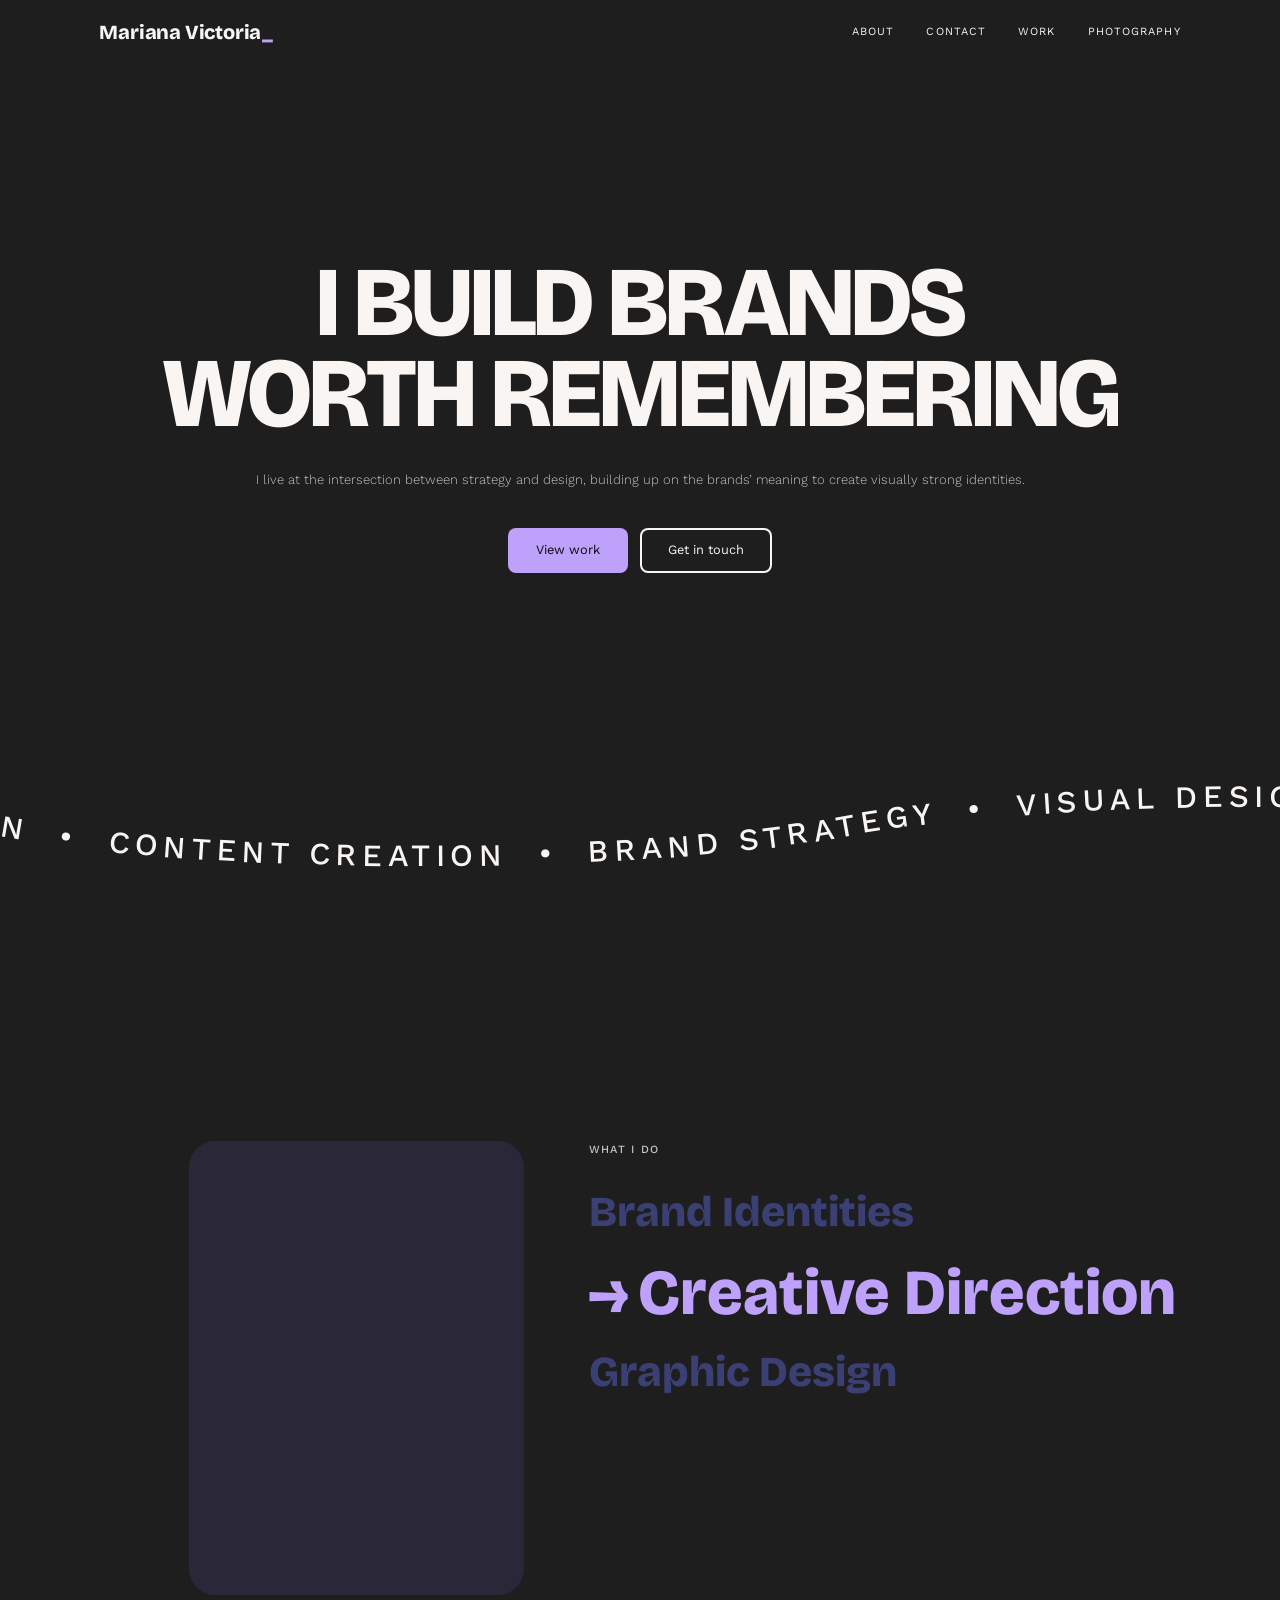
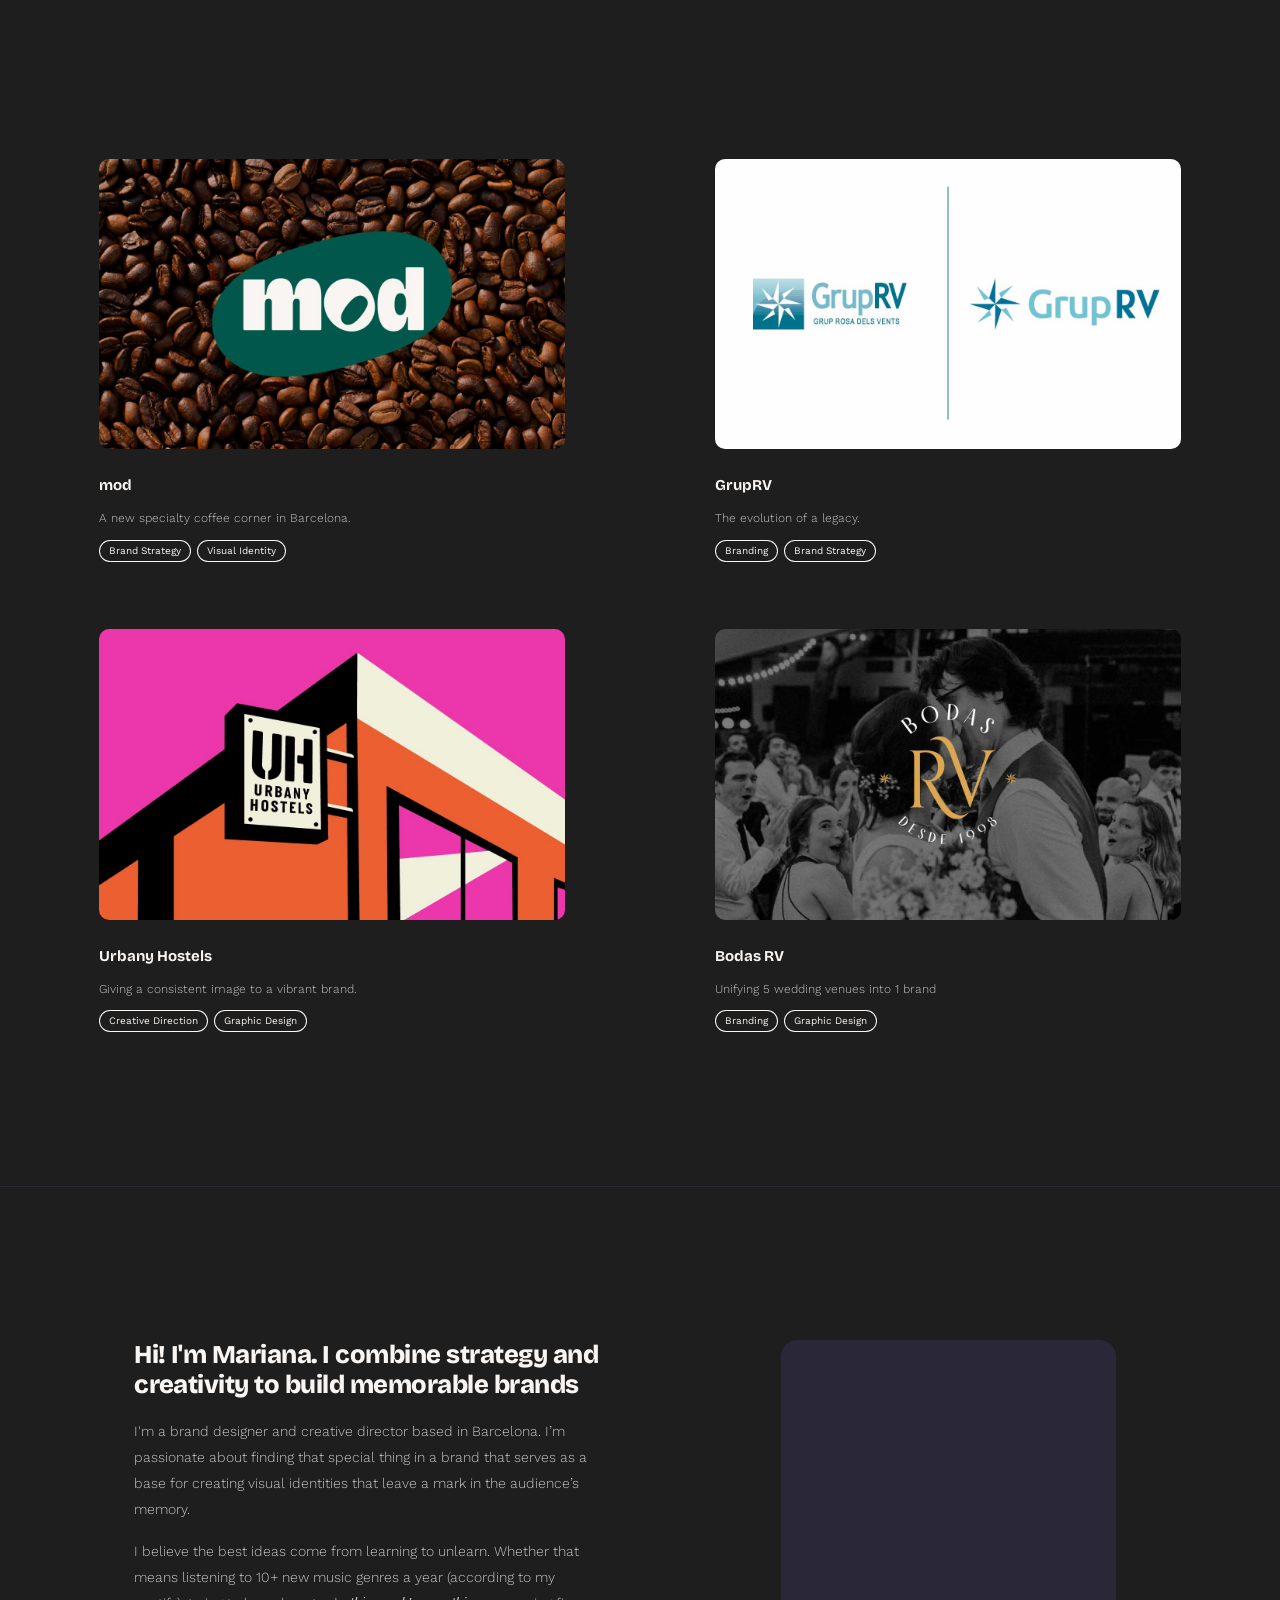
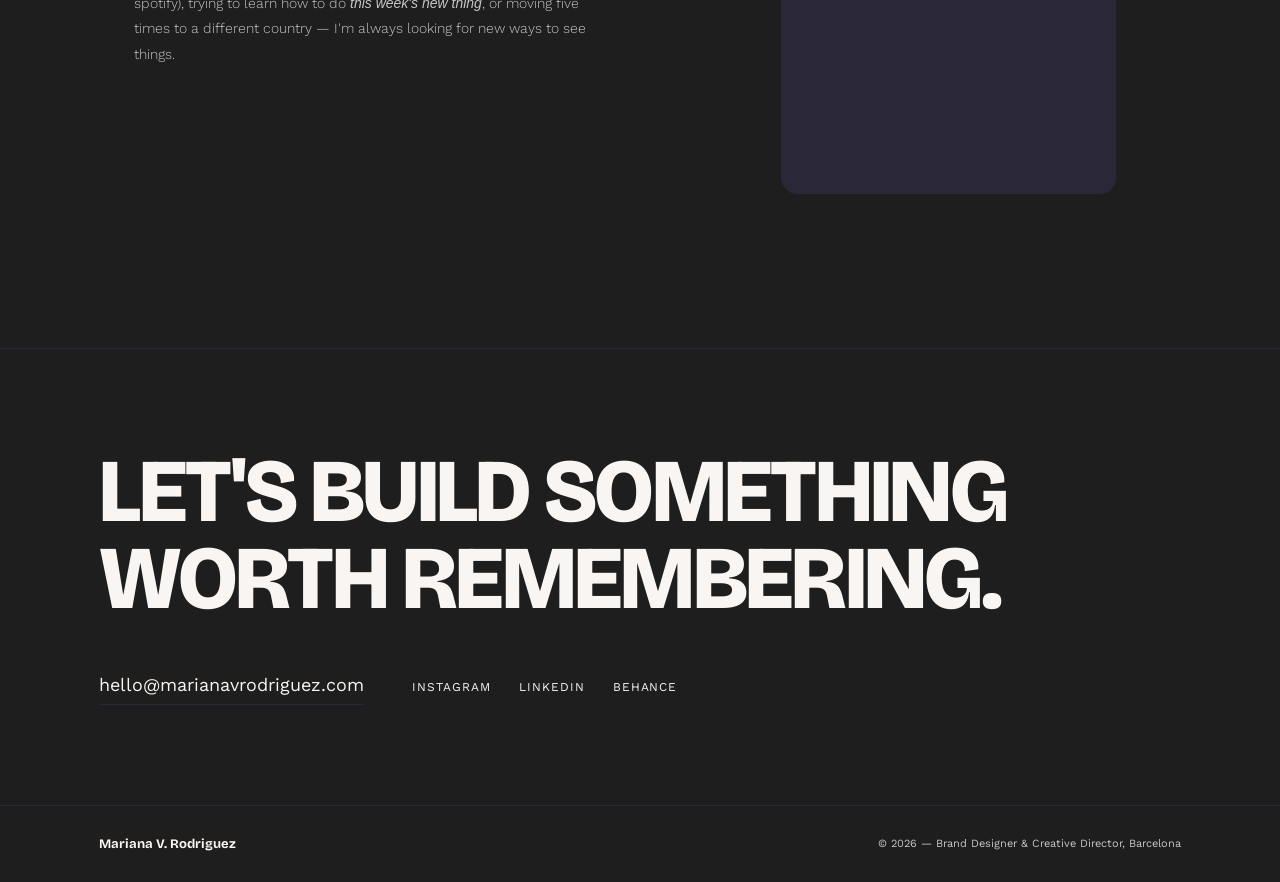
==== commit 6cf93384: "Updated content" ====
--- a/index.html
+++ b/index.html
@@ -47,8 +47,8 @@
   <!-- HERO -->
   <section class="hero" id="home">
     <div class="hero-inner">
-      <h1 class="hero-title reveal">Hi! I build brands from scratch</h1>
-      <p class="hero-sub reveal">Multidisciplinary designer. I build brands with intention and an open-minded approach.</p>
+      <h1 class="hero-title reveal">I build brands<br>worth remembering</h1>
+      <p class="hero-sub reveal">I live at the intersection between strategy and design, building up on the brands’ meaning to create visually strong identities.</p>
       <div class="hero-ctas reveal">
         <a href="#projects" class="btn-primary">View work</a>
         <a href="#contact" class="btn-ghost">Get in touch</a>
@@ -85,7 +85,7 @@
         <p class="category-eyebrow">What I do</p>
         <div class="cat-item active" data-img="images/cat-visual-identity.jpg">
           <span class="cat-arrow" aria-hidden="true">→</span>
-          <span class="cat-label">Visual Identities</span>
+          <span class="cat-label">Brand Identities</span>
         </div>
         <div class="cat-item" data-img="images/cat-creative-direction.jpg">
           <span class="cat-arrow" aria-hidden="true">→</span>
@@ -135,15 +135,15 @@
           <div class="card-image" style="--ph:#002D26">
             <img src="images/mod.jpg" alt="mod" loading="lazy" onerror="this.style.opacity='0'">
             <div class="card-overlay">
-              <p class="overlay-desc">Naming and visual identity for a specialty coffee corner inside Urbany Hostels Barcelona. Cups already in use.</p>
+              <p class="overlay-desc">Naming and brand identity for a specialty coffee corner inside Urbany Hostels Barcelona.</p>
               <span class="overlay-btn">View project →</span>
             </div>
           </div>
           <div class="card-meta">
             <p class="card-title">mod</p>
-            <p class="card-desc">Naming and visual identity for a specialty coffee corner inside Urbany Hostels.</p>
-            <div class="card-tags">
-              <span class="tag">Naming</span>
+            <p class="card-desc">A new specialty coffee corner in Barcelona.</p>
+            <div class="card-tags">
+              <span class="tag">Brand Strategy</span>
               <span class="tag">Visual Identity</span>
             </div>
           </div>
@@ -155,13 +155,13 @@
           <div class="card-image" style="--ph:#0F1A2E">
             <img src="images/gruprv.jpg" alt="GrupRV" loading="lazy" onerror="this.style.opacity='0'">
             <div class="card-overlay">
-              <p class="overlay-desc">Brand evolution for a 50-year hospitality holding company — stripping away visual noise into one confident mark.</p>
+              <p class="overlay-desc">Rebrand for a 50-year hospitality holding company — stripping away visual noise into one confident mark.</p>
               <span class="overlay-btn">View project →</span>
             </div>
           </div>
           <div class="card-meta">
             <p class="card-title">GrupRV</p>
-            <p class="card-desc">Brand evolution for a 50-year hospitality holding company.</p>
+            <p class="card-desc">The evolution of a legacy.</p>
             <div class="card-tags">
               <span class="tag">Branding</span>
               <span class="tag">Brand Strategy</span>
@@ -175,16 +175,16 @@
           <div class="card-image" style="--ph:#1E0800">
             <img src="images/urbany.jpg" alt="Urbany Hostels" loading="lazy" onerror="this.style.opacity='0'">
             <div class="card-overlay">
-              <p class="overlay-desc">Built the complete visual language — illustration style, signage, menus and posters — still running across all properties today.</p>
+              <p class="overlay-desc">Direction and creation of the visual language of the youth hostels.</p>
               <span class="overlay-btn">View project →</span>
             </div>
           </div>
           <div class="card-meta">
             <p class="card-title">Urbany Hostels</p>
-            <p class="card-desc">Complete visual language — illustration, signage, menus and posters — still running today.</p>
-            <div class="card-tags">
-              <span class="tag">Branding</span>
+            <p class="card-desc">Giving a consistent image to a vibrant brand.</p>
+            <div class="card-tags">
               <span class="tag">Creative Direction</span>
+              <span class="tag">Graphic Design</span>
             </div>
           </div>
         </a>
@@ -195,16 +195,16 @@
           <div class="card-image" style="--ph:#1A0E08">
             <img src="images/bodasrv.jpg" alt="Bodas RV" loading="lazy" onerror="this.style.opacity='0'">
             <div class="card-overlay">
-              <p class="overlay-desc">Full brand identity for a wedding brand — logo suite, print, digital, and campaigns. +46% web conversions since launch.</p>
+              <p class="overlay-desc">Full brand identity for a wedding brand. +46% web conversions since launch.</p>
               <span class="overlay-btn">View project →</span>
             </div>
           </div>
           <div class="card-meta">
             <p class="card-title">Bodas RV</p>
-            <p class="card-desc">Full brand identity for a wedding brand. +46% web conversions since launch.</p>
+            <p class="card-desc">Unifying 5 wedding venues into 1 brand</p>
             <div class="card-tags">
               <span class="tag">Branding</span>
-              <span class="tag">Brand Strategy</span>
+              <span class="tag">Graphic Design</span>
             </div>
           </div>
         </a>
@@ -217,10 +217,10 @@
   <section class="about" id="about">
     <div class="about-inner">
       <div class="about-text">
-        <h2 class="about-title reveal">I don't make logos.<br>I build identities.</h2>
+        <h2 class="about-title reveal">Hi! I'm Mariana. I combine strategy and creativity to build memorable brands</h2>
         <div class="about-body reveal">
-          <p>I'm a brand designer and creative director based in Barcelona. I work at the intersection of strategy and craft — developing visual systems that don't just look good, but actually mean something to the people who encounter them.</p>
-          <p>Currently building the brand ecosystem of <a href="https://gruprv.es" target="_blank" rel="noopener">Grup RV</a> from the inside. From holding company rebrands to specialty coffee concepts, the through-line is always the same: start with strategy, finish with something you can feel.</p>
+          <p>I'm a brand designer and creative director based in Barcelona. I’m passionate  about finding that special thing in a brand that serves as a base for creating visual identities that leave a mark in the audience’s memory.</p>
+          <p>I believe the best ideas come from learning to unlearn. Whether that means listening to 10+ new music genres a year (according to my spotify), trying to learn how to do <em>this week's new thing</em>, or moving five times to a different country — I'm always looking for new ways to see things.</p>
         </div>
       </div>
       <div class="about-image reveal">
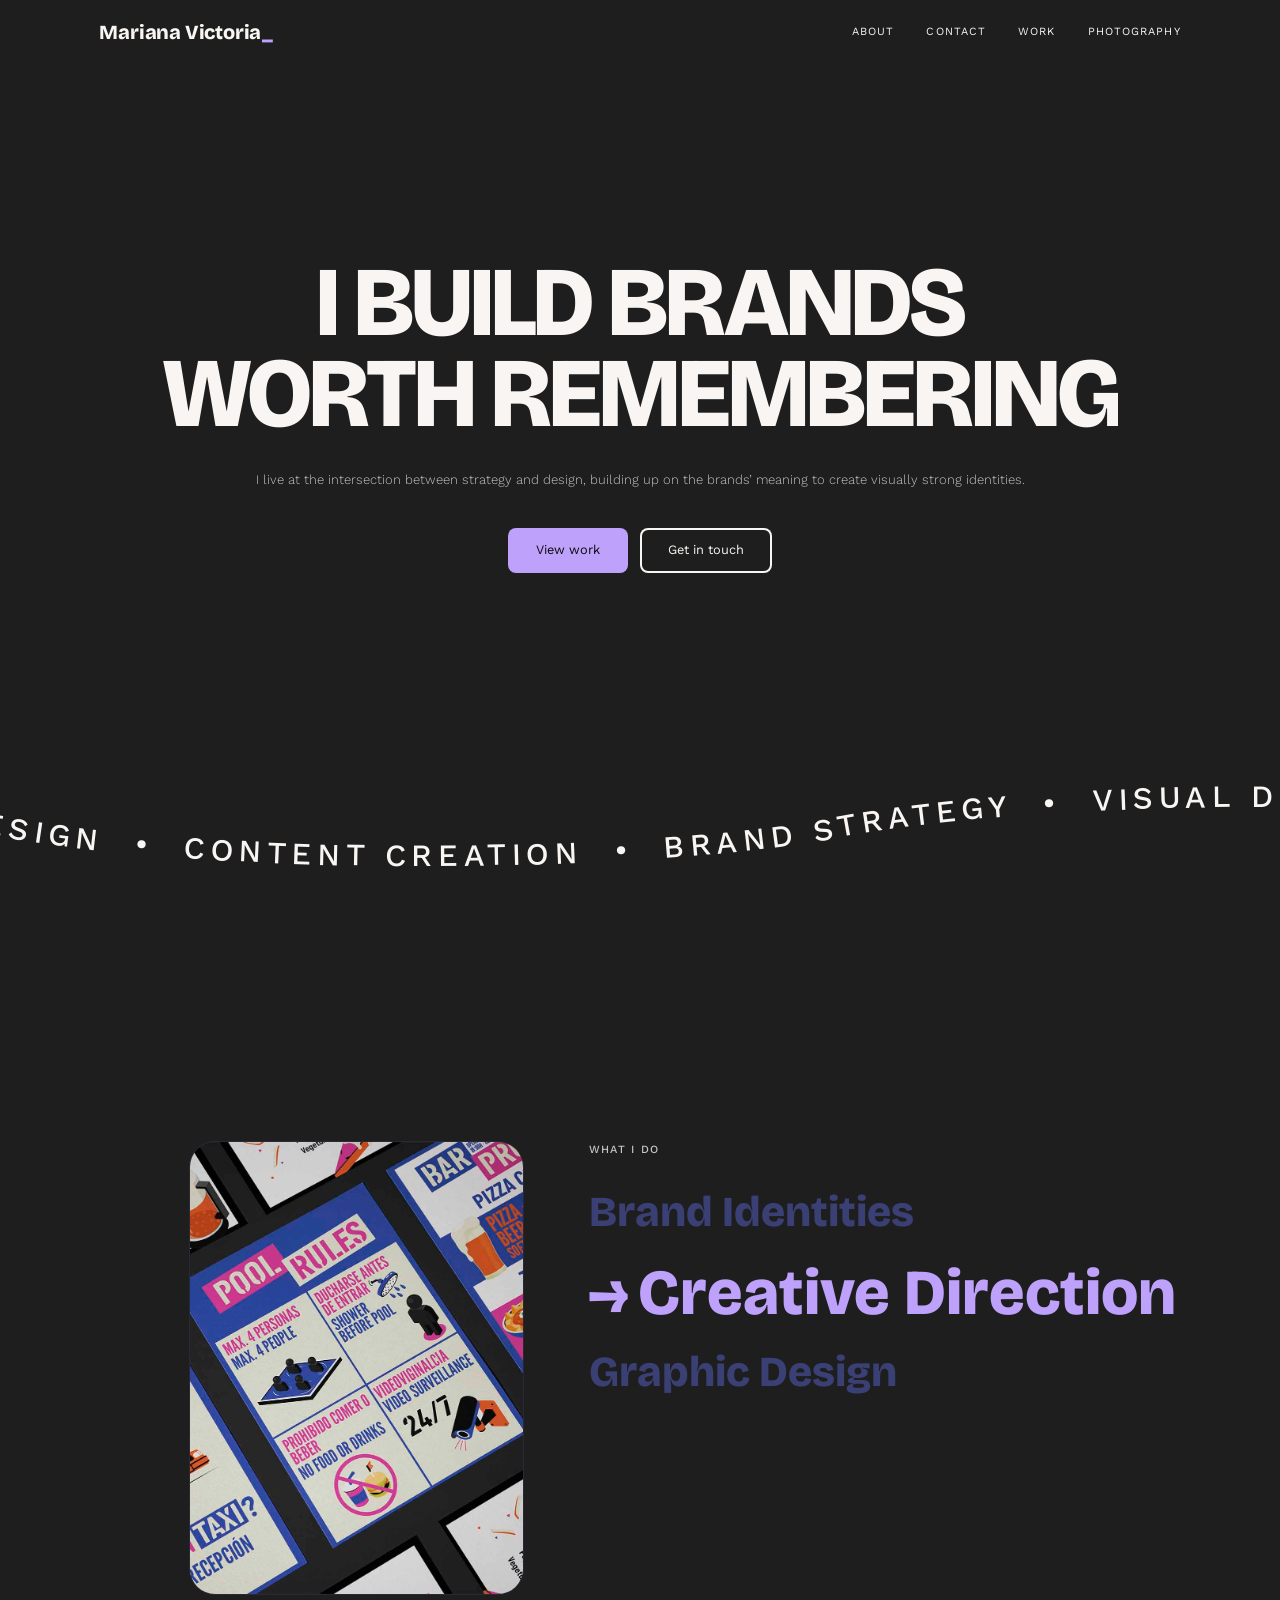
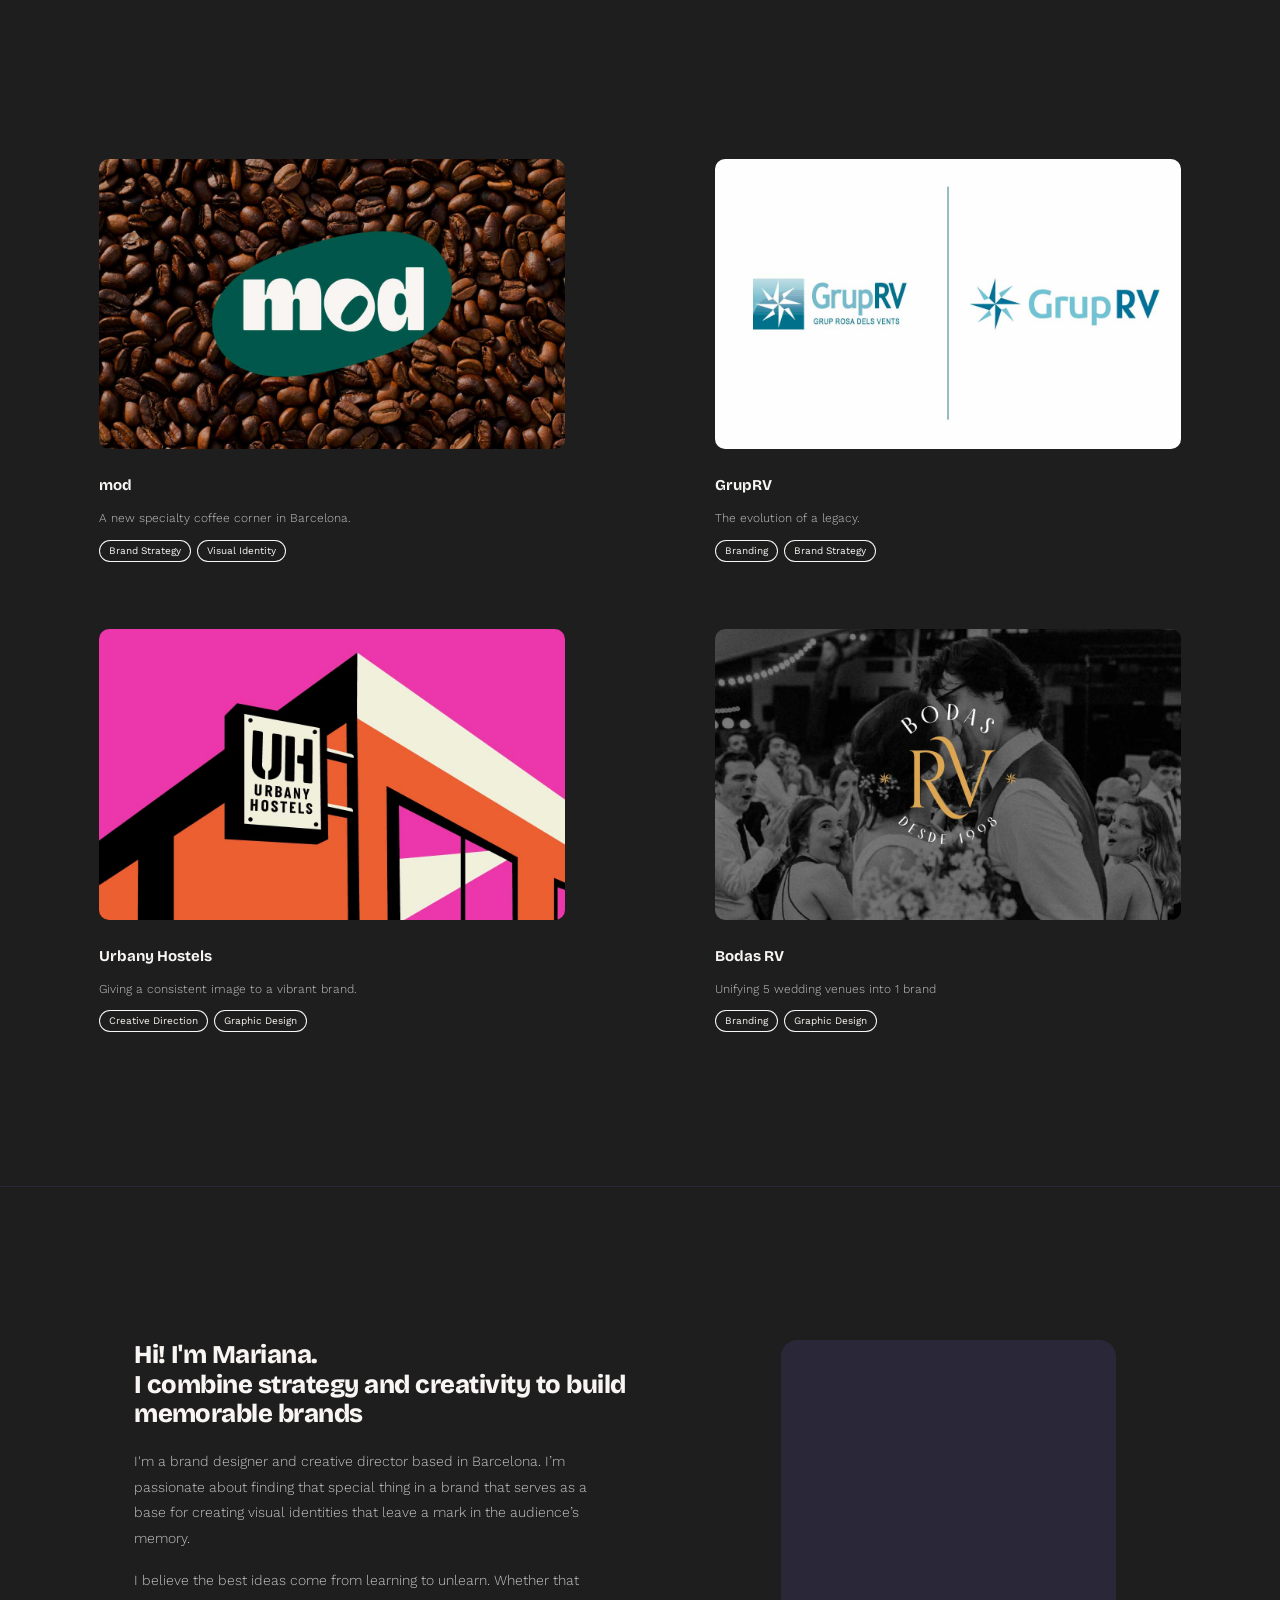
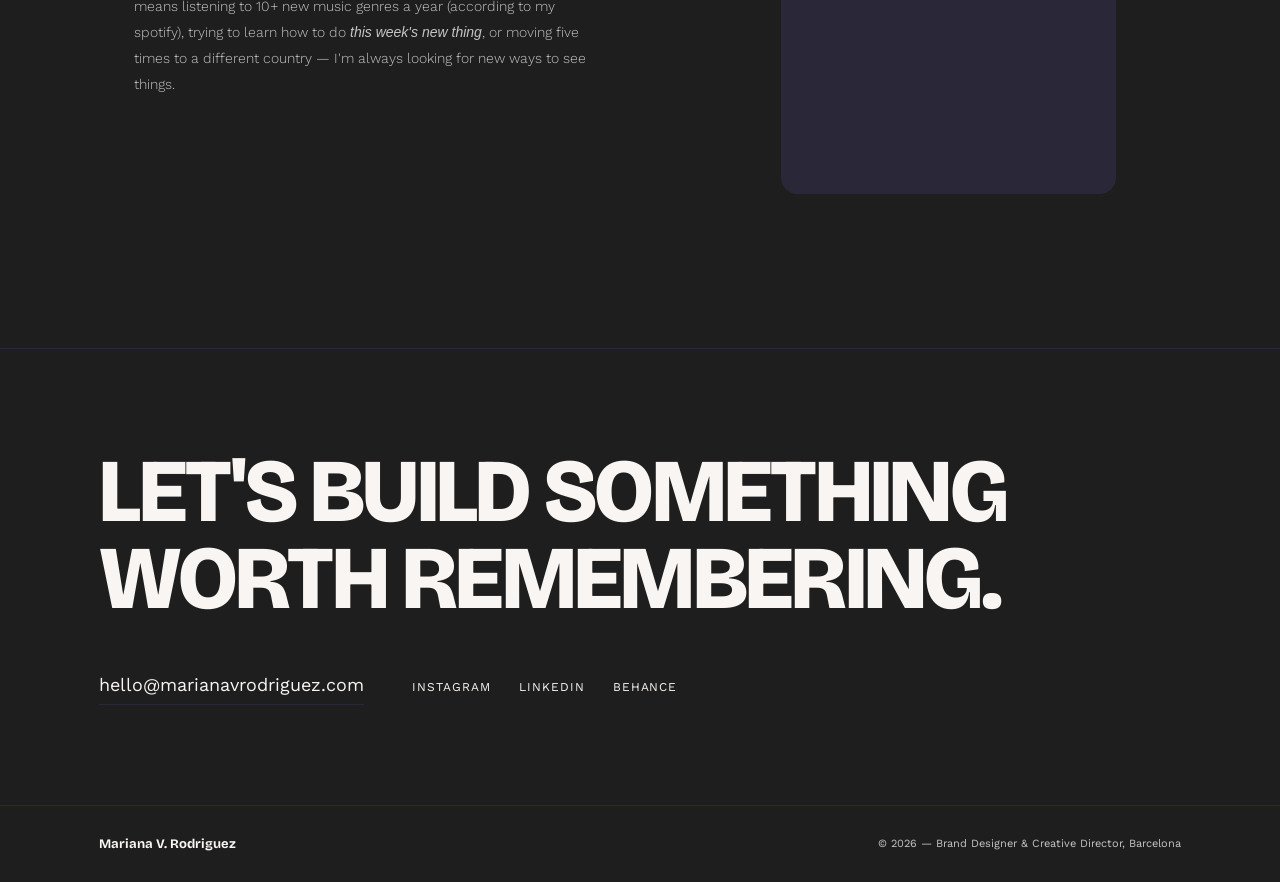
==== commit ef2cb2fe: "Update content" ====
--- a/index.html
+++ b/index.html
@@ -217,7 +217,7 @@
   <section class="about" id="about">
     <div class="about-inner">
       <div class="about-text">
-        <h2 class="about-title reveal">Hi! I'm Mariana. I combine strategy and creativity to build memorable brands</h2>
+        <h2 class="about-title reveal">Hi! I'm Mariana.<br>I combine strategy and creativity to build memorable brands</h2>
         <div class="about-body reveal">
           <p>I'm a brand designer and creative director based in Barcelona. I’m passionate  about finding that special thing in a brand that serves as a base for creating visual identities that leave a mark in the audience’s memory.</p>
           <p>I believe the best ideas come from learning to unlearn. Whether that means listening to 10+ new music genres a year (according to my spotify), trying to learn how to do <em>this week's new thing</em>, or moving five times to a different country — I'm always looking for new ways to see things.</p>
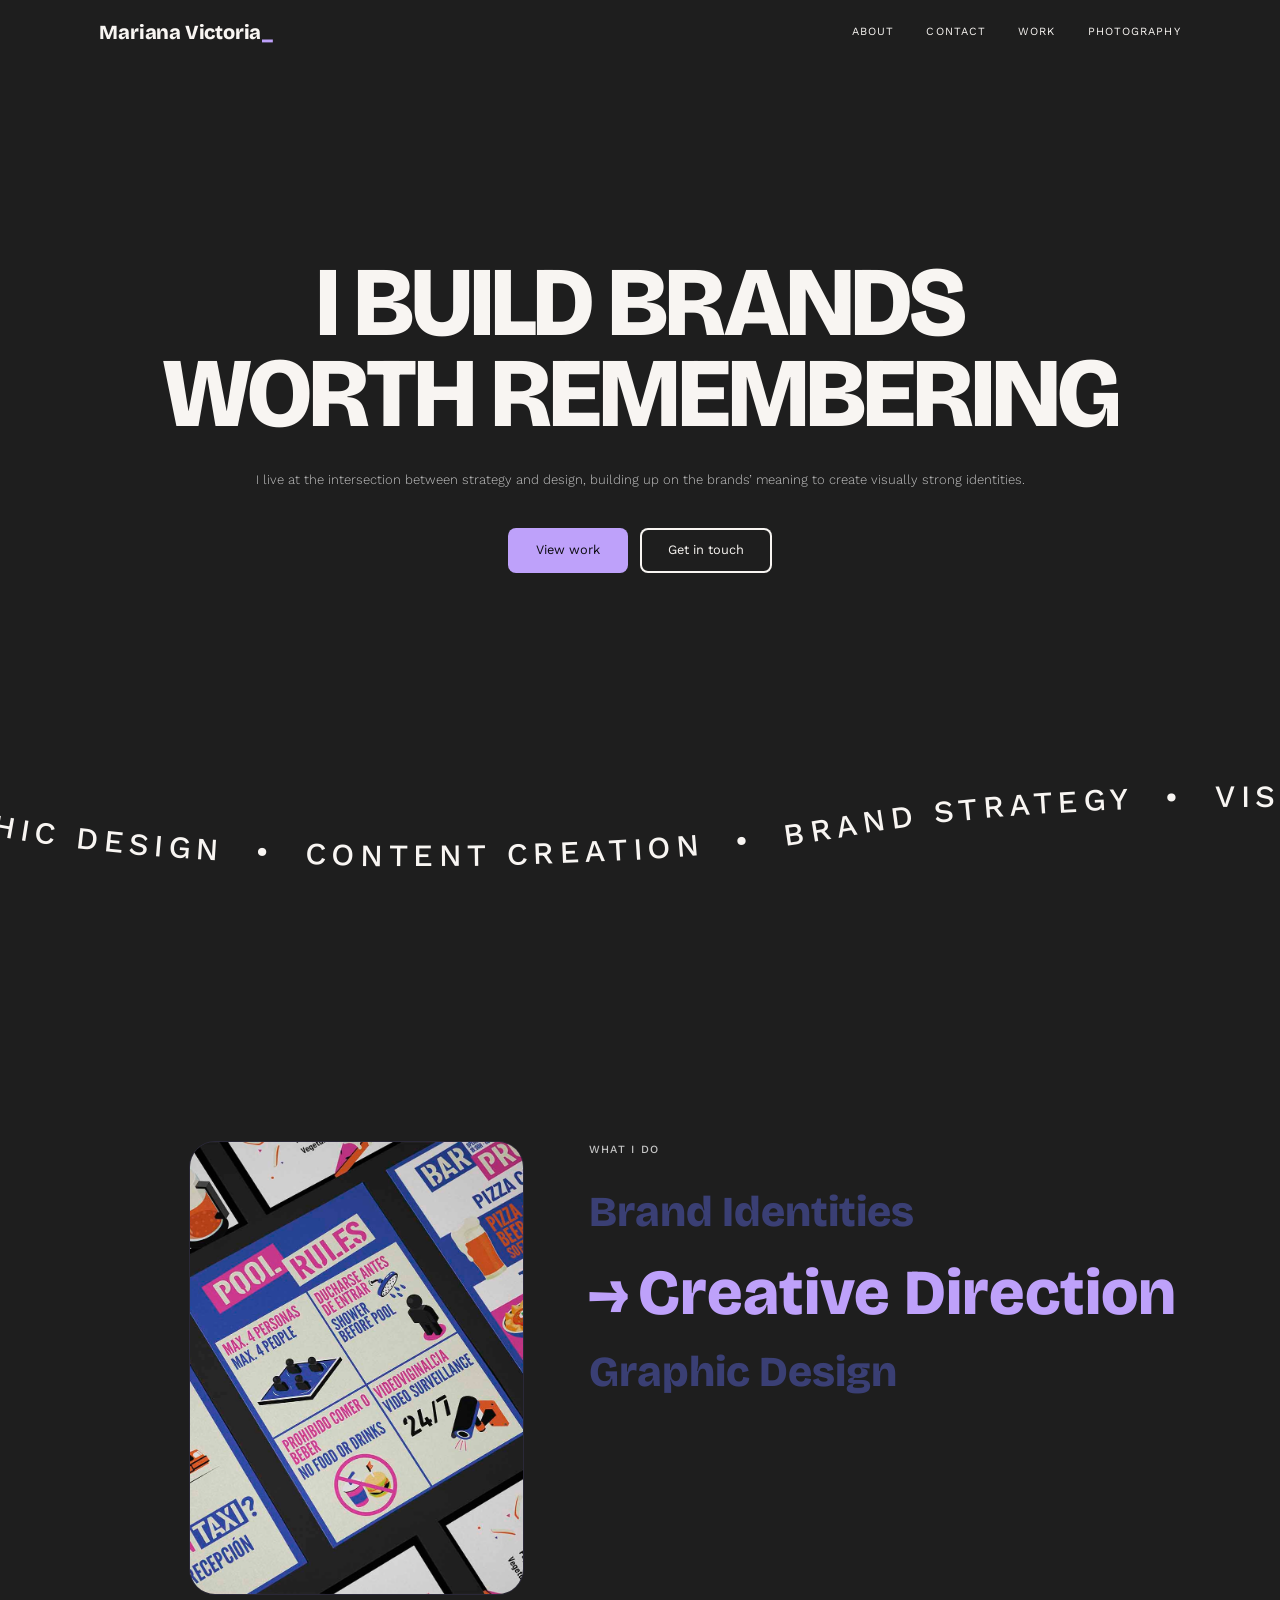
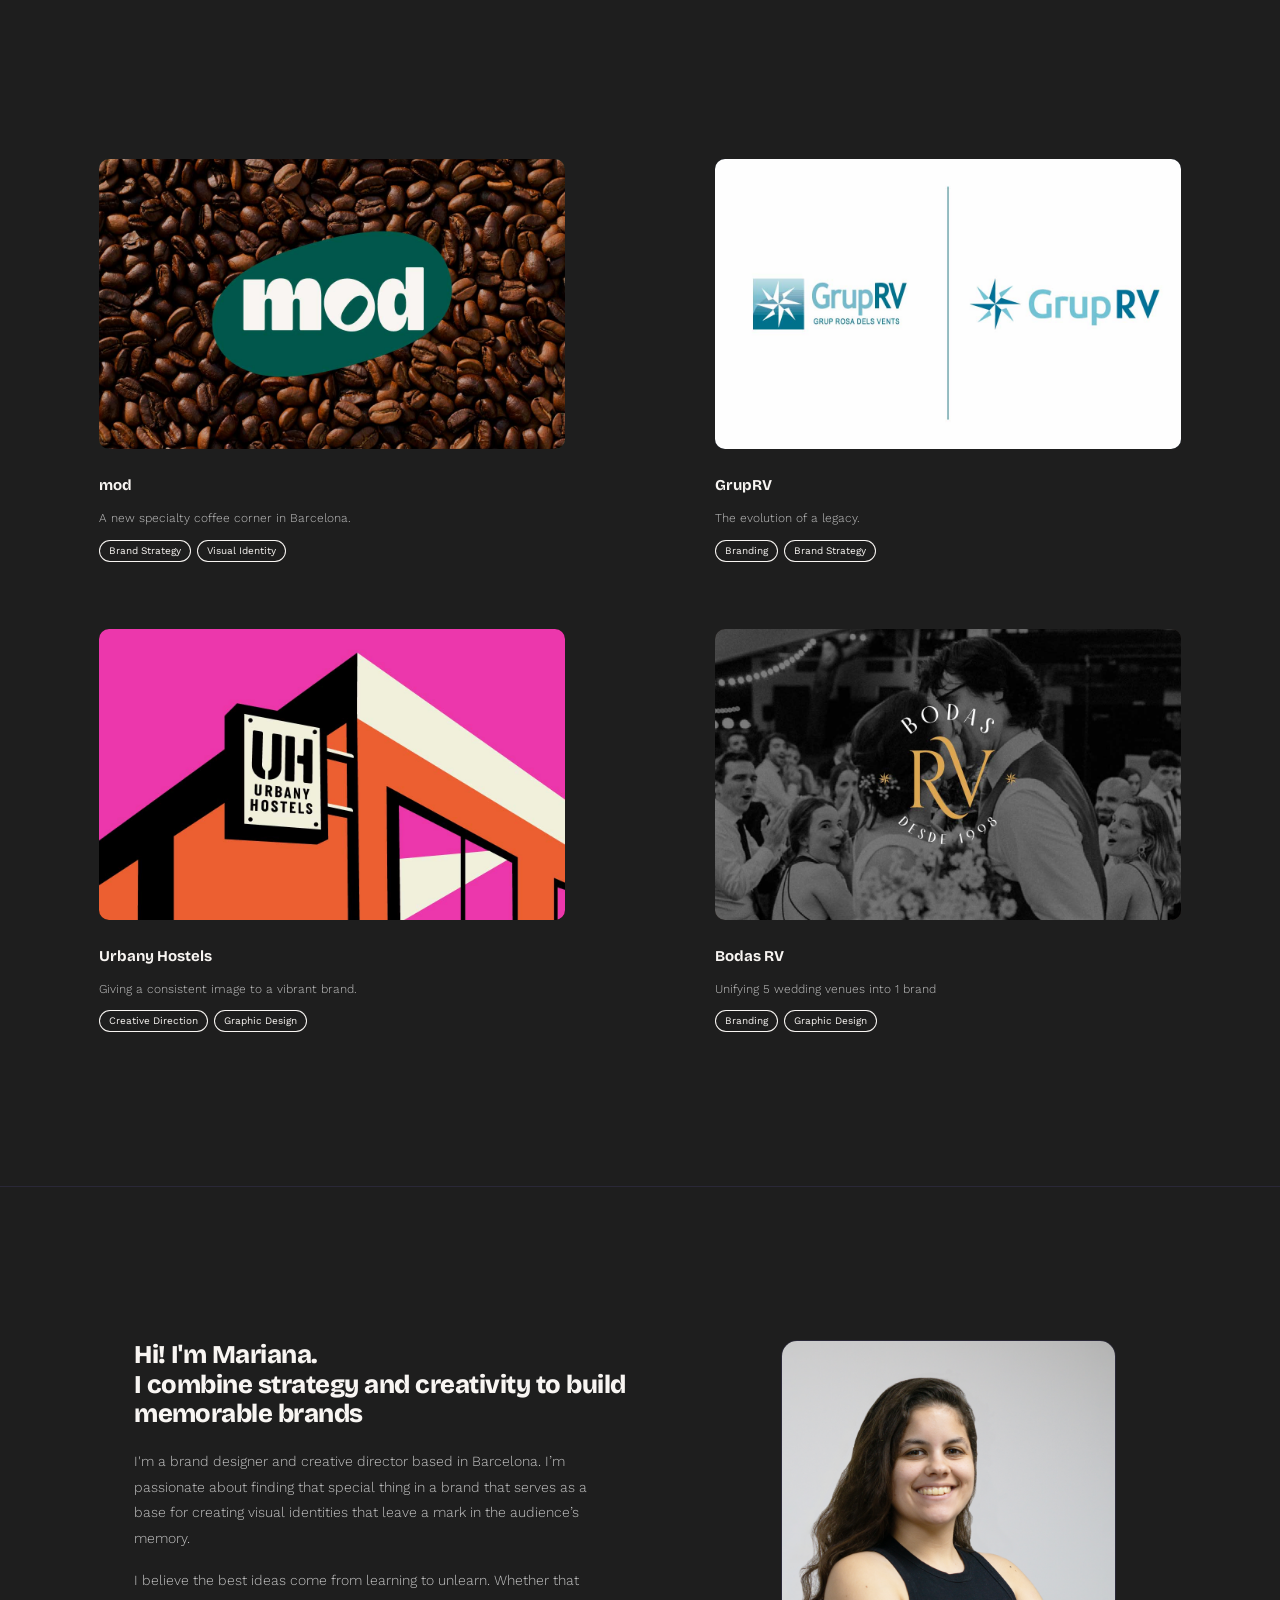
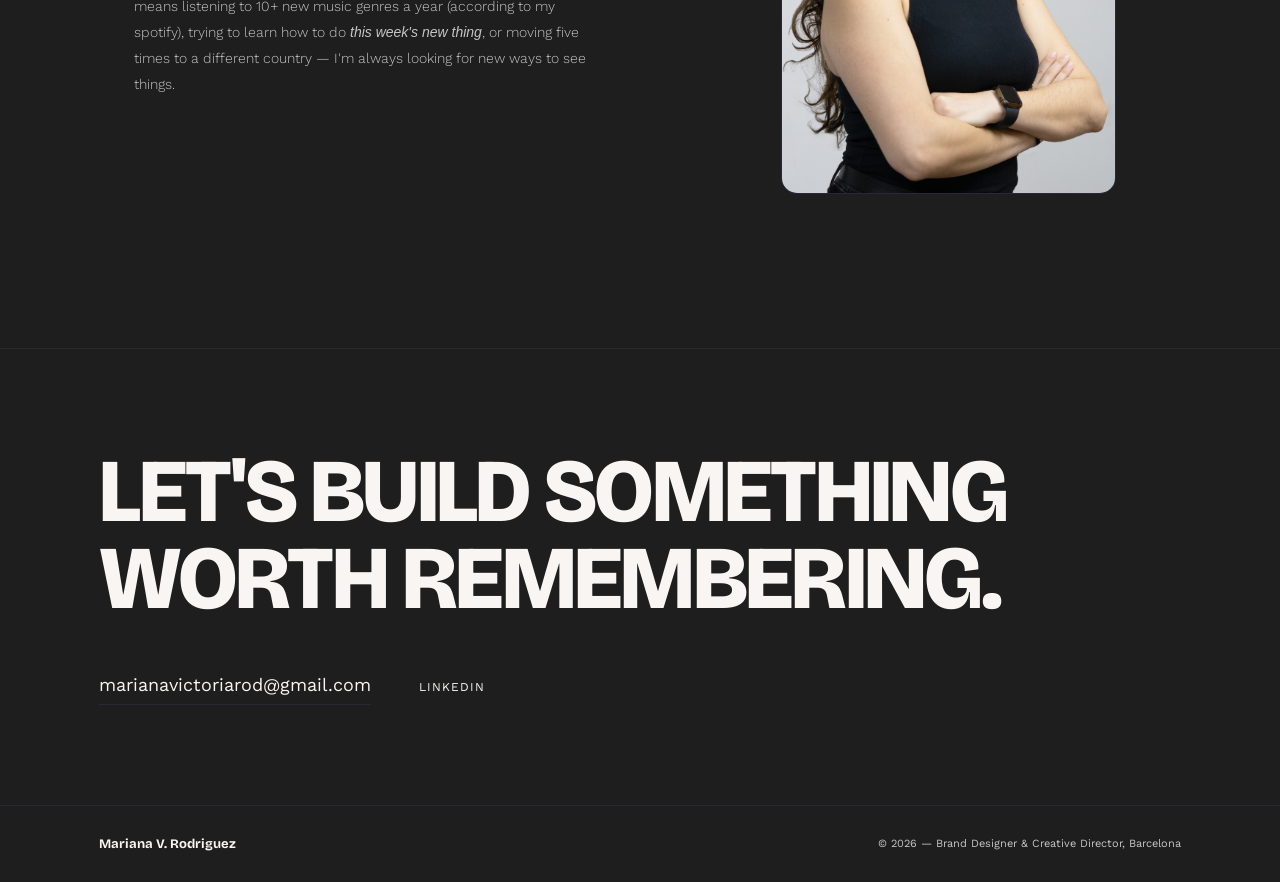
==== commit b5ecb544: "Social Links Update index.html" ====
--- a/index.html
+++ b/index.html
@@ -234,11 +234,9 @@
     <div class="contact-inner">
       <h2 class="contact-title reveal">Let's build something<br>worth remembering.</h2>
       <div class="contact-links reveal">
-        <a href="mailto:hello@marianavrodriguez.com" class="contact-email">hello@marianavrodriguez.com</a>
+        <a href="mailto:marianavictoriarod@gmail.com" class="contact-email">marianavictoriarod@gmail.com</a>
         <div class="social-links">
-          <a href="https://instagram.com/" target="_blank" rel="noopener">Instagram</a>
-          <a href="https://linkedin.com/" target="_blank" rel="noopener">LinkedIn</a>
-          <a href="https://behance.net/" target="_blank" rel="noopener">Behance</a>
+          <a href="https://linkedin.com/in/mariana-v-rodriguez" target="_blank" rel="noopener">LinkedIn</a>
         </div>
       </div>
     </div>
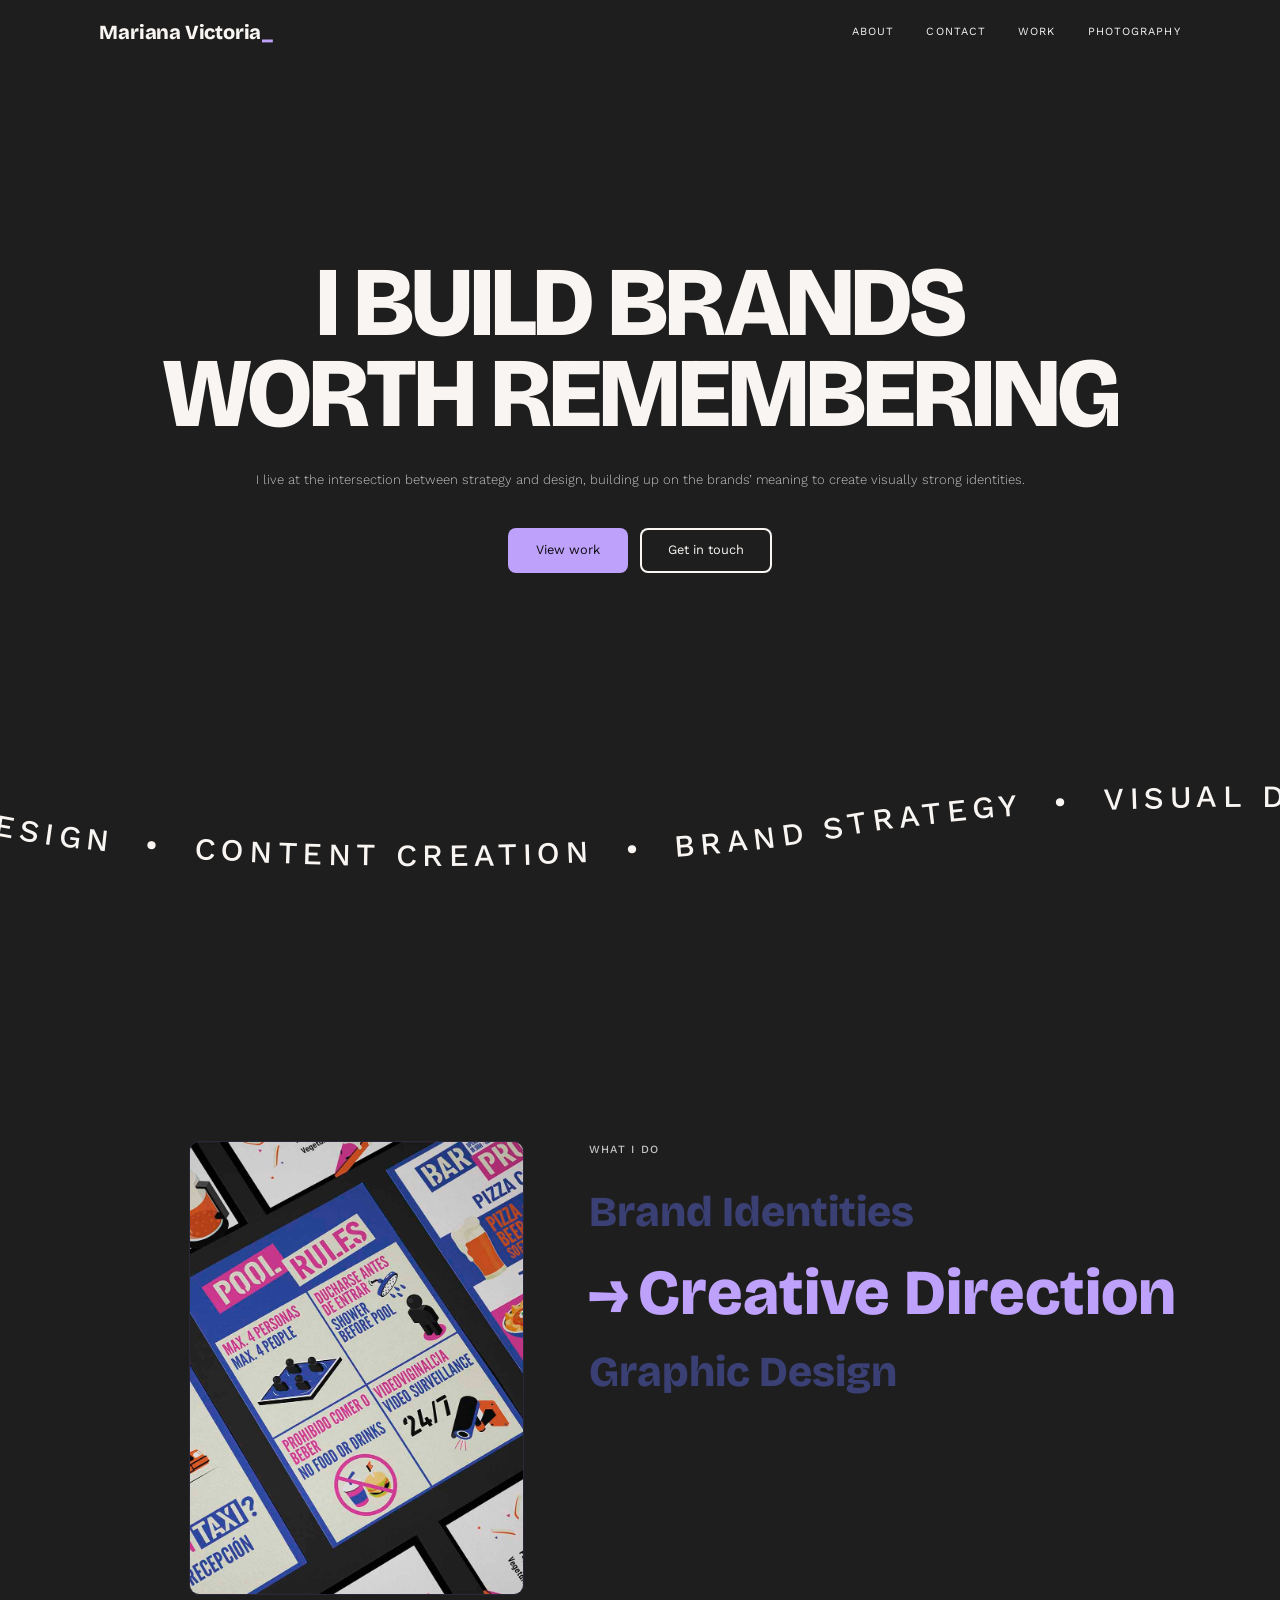
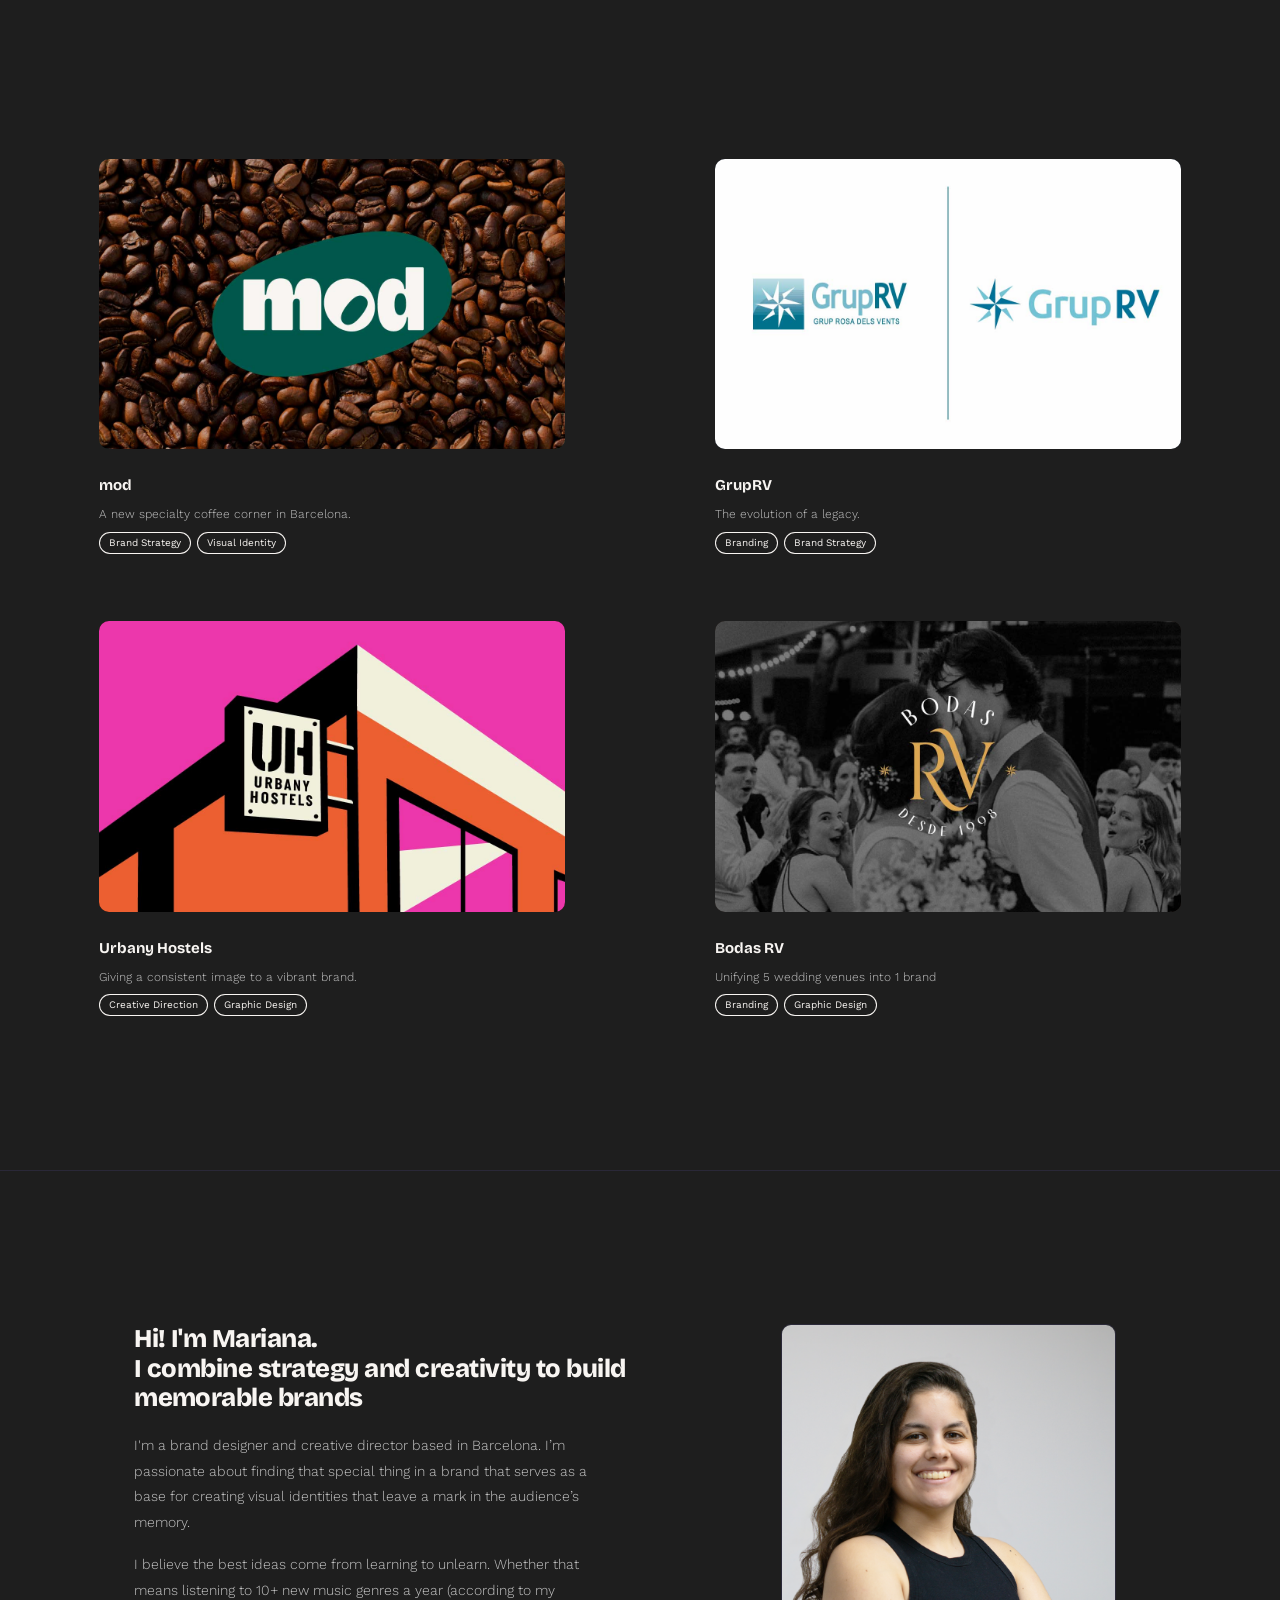
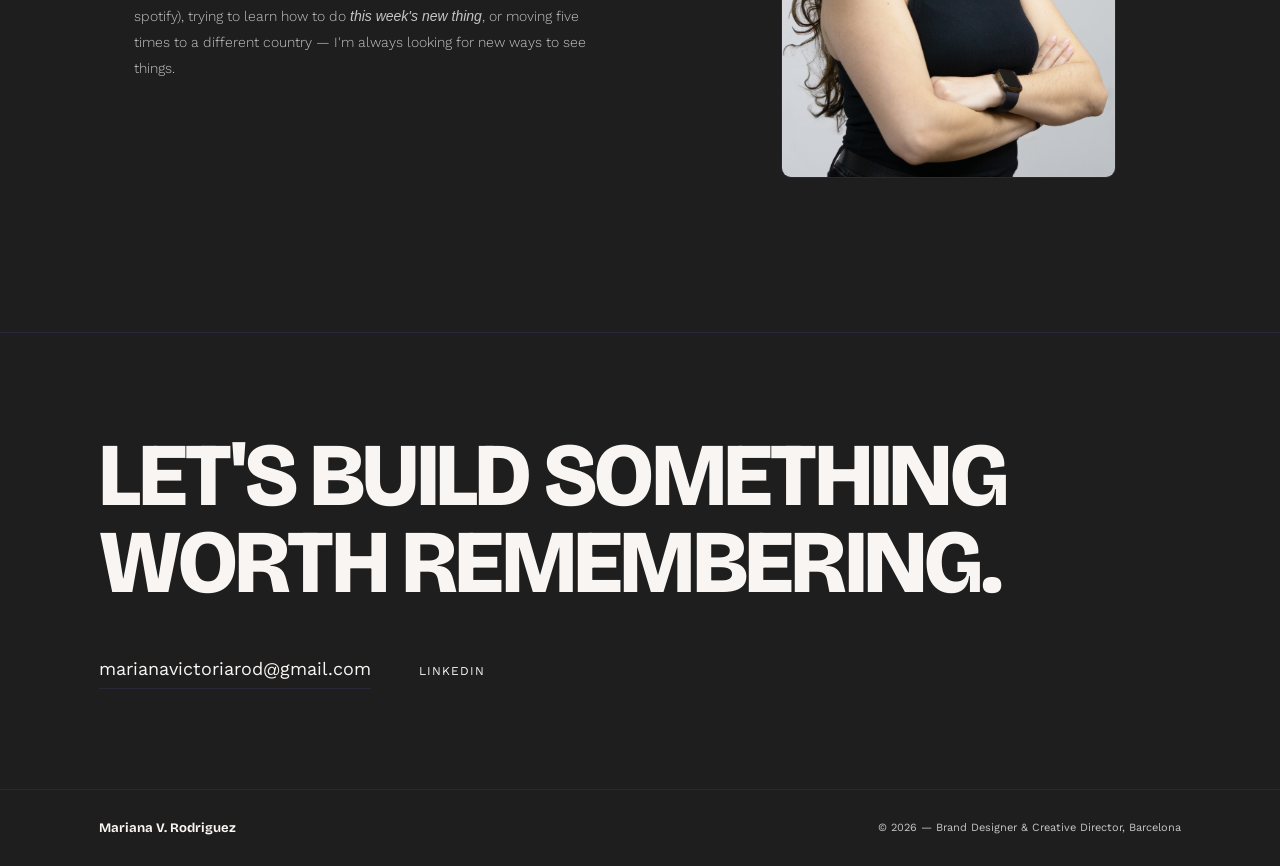
==== commit 397fa7d2: "Add files via upload" ====
--- a/index.html
+++ b/index.html
@@ -79,6 +79,7 @@
 
       <div class="category-image" id="cat-image-wrap">
         <img id="cat-img" src="images/cat-visual-identity.jpg" alt="" onerror="this.style.opacity='0'">
+        <span class="category-image-hint" aria-hidden="true">Explore →</span>
       </div>
 
       <div class="category-list">
--- a/styles.css
+++ b/styles.css
@@ -44,12 +44,12 @@
   position: fixed; top: 0; left: 0;
   font-family: var(--font-display);
   font-weight: 800;
-  font-size: 22px;
+  font-size: 50px;
   line-height: 1;
   color: var(--lilac);
   pointer-events: none; z-index: 9999;
   user-select: none;
-  transform: translate(-3px, -11px) rotate(-30deg);
+  transform: translate(-3px, -11px) rotate(30deg);
   opacity: 0;
   transition: opacity 0.3s ease, transform 0.15s ease;
 }
@@ -113,8 +113,11 @@
 .nav-burger {
   display: none;
   flex-direction: column; justify-content: center; gap: 5px;
-  width: 28px; height: 28px;
-  background: none; border: none; padding: 0; cursor: none;
+  /* 44x44 tap target (WCAG/Apple minimum) with 8px padding eaten out of
+     it via border-box, so the visible icon stays the original 28x28
+     while the hit area grows. */
+  width: 44px; height: 44px; padding: 8px;
+  background: none; border: none; cursor: none;
 }
 .nav-burger span {
   display: block; width: 100%; height: 2px;
@@ -156,7 +159,12 @@
 
 /* ─── HERO ───────────────────────────────────────────────── */
 .hero {
-  min-height: 100vh;
+  min-height: 100vh;  /* fallback for browsers without dvh support */
+  /* iOS Safari sizes 100vh against the large viewport even while its
+     toolbar is on-screen, so the marquee pinned to the bottom of this
+     section ends up hidden under the toolbar on load. 100dvh tracks
+     the actually-visible viewport instead. */
+  min-height: 100dvh;
   display: flex; flex-direction: column;
   padding-top: calc(var(--nav-h) + 40px);
 }
@@ -241,14 +249,19 @@
   margin-bottom: 14px;
 }
 .category-image {
+  position: relative;
   width: 100%;
   max-width: 503px;
   aspect-ratio: 503 / 681;
   background: var(--card-bg);
   border: 1px solid var(--border);
-  border-radius: 26px;
+  border-radius: 10px;
   overflow: hidden;
-}
+  cursor: none;
+}
+/* Hidden by default — shown only on the mobile ticker layout below,
+   where tapping a category isn't otherwise obvious. */
+.category-image-hint { display: none; }
 .category-image img {
   width: 100%; height: 100%;
   object-fit: cover;
@@ -314,7 +327,7 @@
   overflow-y: auto;
   background: var(--card-bg);
   border: 1px solid var(--border);
-  border-radius: 26px;
+  border-radius: 10px;
   display: grid;
   grid-template-columns: 320px 1fr;
   transform: scale(0.96);
@@ -433,12 +446,18 @@
 .overlay-btn {
   display: inline-block;
   padding: 9px 20px;
-  background: var(--lilac); color: #0C0B10;
+  /* Frosted-glass chip, not a solid fill — background/border/blur
+     match Mariana's reference (Frame 40.svg) exactly. */
+  background: rgba(30, 30, 30, 0.2);
+  backdrop-filter: blur(8px);
+  -webkit-backdrop-filter: blur(8px);
+  border: 1px solid var(--text);
+  color: var(--text);
   font-size: 11px; font-weight: 400;
   border-radius: 6px;
 }
 
-.card-meta { display: flex; flex-direction: column; gap: 12px; }
+.card-meta { display: flex; flex-direction: column; gap: 8px; }
 .card-title {
   font-family: var(--font-display);
   font-size: 15px; font-weight: 700; color: var(--text);
@@ -492,7 +511,7 @@
   width: 100%; aspect-ratio: 503 / 681;
   background: var(--card-bg);
   border: 1px solid var(--border); overflow: hidden;
-  border-radius: 16px;
+  border-radius: 10px;
 }
 
 /* ─── CONTACT ────────────────────────────────────────────── */
@@ -544,7 +563,7 @@
   width: 100%;
   aspect-ratio: 16 / 10;
   background: var(--ph, var(--card-bg));
-  border-radius: 14px;
+  border-radius: 10px;
   overflow: hidden;
   border: 1px solid var(--border);
 }
@@ -553,8 +572,8 @@
   width: 100%; height: 100%;
   object-fit: cover;
 }
-.case-image-block.lg { border-radius: 24px; aspect-ratio: 16 / 9.5; }
-.case-image-block.sq { aspect-ratio: 4 / 5; border-radius: 18px; }
+.case-image-block.lg { aspect-ratio: 16 / 9.5; }
+.case-image-block.sq { aspect-ratio: 4 / 5; }
 .case-image-block.case-video video {
   position: absolute; inset: 0;
   width: 100%; height: 100%;
@@ -725,7 +744,8 @@
 
 /* ─── COMING SOON (Photography) ──────────────────────────── */
 .coming-soon {
-  min-height: 100vh;
+  min-height: 100vh;  /* fallback for browsers without dvh support */
+  min-height: 100dvh;
   display: flex; flex-direction: column;
   align-items: center; justify-content: center;
   text-align: center;
@@ -768,8 +788,17 @@
   .contact-links { flex-direction: column; align-items: flex-start; gap: 20px; }
   .footer-inner { flex-direction: column; gap: 8px; }
   .cursor { display: none; }
-  body, a { cursor: auto; }
-  .cat-modal-close, .cat-modal-project { cursor: auto; }
+  /* Every element that sets cursor:none for the custom arrow cursor
+     needs an explicit reset here — a bare `a { cursor: auto }` loses
+     to any of these on specificity, so it silently misses them and
+     the browser shows no cursor at all on a mouse/trackpad hovering
+     this breakpoint (the fake cursor above is hidden, and so is the
+     native one). */
+  body, a, button,
+  .btn-primary, .btn-ghost, .cat-item, .card-link, .case-nav-link,
+  .nav-burger, .cat-modal-close, .cat-modal-project, .category-image {
+    cursor: auto;
+  }
   .cat-modal-panel { grid-template-columns: 1fr; min-height: auto; max-height: 92vh; }
   .cat-modal-image { aspect-ratio: 16 / 10; min-height: 0; }
   .cat-modal-body { padding: 28px; }
@@ -779,4 +808,72 @@
   .case-nav-inner { grid-template-columns: 1fr; }
   .case-nav-next { border-left: none; border-top: 1px solid var(--border); padding-left: 0; padding-top: 24px; align-items: flex-start; text-align: left; }
   .case-nav-prev { padding-right: 0; }
-}
+
+  /* Project card: hover overlay doesn't work on touch, so drop the
+     long description (already echoed by .card-desc below the image)
+     and pin a small always-visible "View project" pill instead of
+     covering the whole photo. */
+  .card-overlay {
+    inset: auto 12px 12px auto;
+    background: none;
+    padding: 0;
+    opacity: 1;
+  }
+  .overlay-desc { display: none; }
+
+  /* Category ticker: a sliding one-line carousel sitting above the
+     image (not overlaid on it — .category-image is reordered after
+     it) instead of stacked below it. The active category is always
+     centered; its neighbors peek in from the screen edges, like the
+     hero marquee. It's really just the same 3 DOM nodes cycling a
+     prev/active/next role (set as data-slot in script.js's
+     activate()) rather than an actual scrolling strip — with only 3
+     categories that 1:1 role mapping always holds. Full-bleed width
+     (negating .work's own side padding) lets the peeking labels clip
+     flush with the screen edge instead of stopping at the section's
+     normal inset. */
+  .category-image { order: 1; }
+  .category-list {
+    order: 0;
+    position: relative;
+    height: 58px;
+    overflow: hidden;
+    margin: 0 calc(-1 * clamp(32px, 14.74vw, 283px)) 14px;
+  }
+  .category-eyebrow {
+    position: absolute; top: 0; left: clamp(32px, 14.74vw, 283px);
+    margin-bottom: 0;
+  }
+  .cat-item {
+    position: absolute; top: 26px; left: 50%;
+    transform: translate(-50%, 0);
+    transition: transform 0.45s cubic-bezier(0.22, 1, 0.36, 1), opacity 0.3s ease;
+    opacity: 0; pointer-events: none;
+  }
+  .cat-item[data-slot="active"] { opacity: 1; pointer-events: auto; z-index: 2; }
+  .cat-item[data-slot="prev"] { opacity: 0.4; transform: translate(calc(-50% - 150px), 0); }
+  .cat-item[data-slot="next"] { opacity: 0.4; transform: translate(calc(-50% + 150px), 0); }
+  .cat-arrow { display: none; }
+  .cat-label { font-size: 15px; white-space: nowrap; }
+  .cat-item.active .cat-label { font-size: 15px; color: var(--lilac); font-weight: 800; }
+
+  /* Small always-visible "there's more here" cue on the category
+     photo — same pattern as the project cards' mobile "View project"
+     pill, since tapping a category currently gives no hint that it
+     opens more detail. */
+  .category-image-hint {
+    display: inline-block;
+    position: absolute; right: 14px; bottom: 14px;
+    padding: 8px 16px;
+    /* Frosted-glass chip, matching Frame 40.svg — same treatment as
+       .overlay-btn on the project cards. */
+    background: rgba(30, 30, 30, 0.2);
+    backdrop-filter: blur(8px);
+    -webkit-backdrop-filter: blur(8px);
+    border: 1px solid var(--text);
+    color: var(--text);
+    font-size: 11px; font-weight: 400;
+    border-radius: 6px;
+    pointer-events: none;
+  }
+}
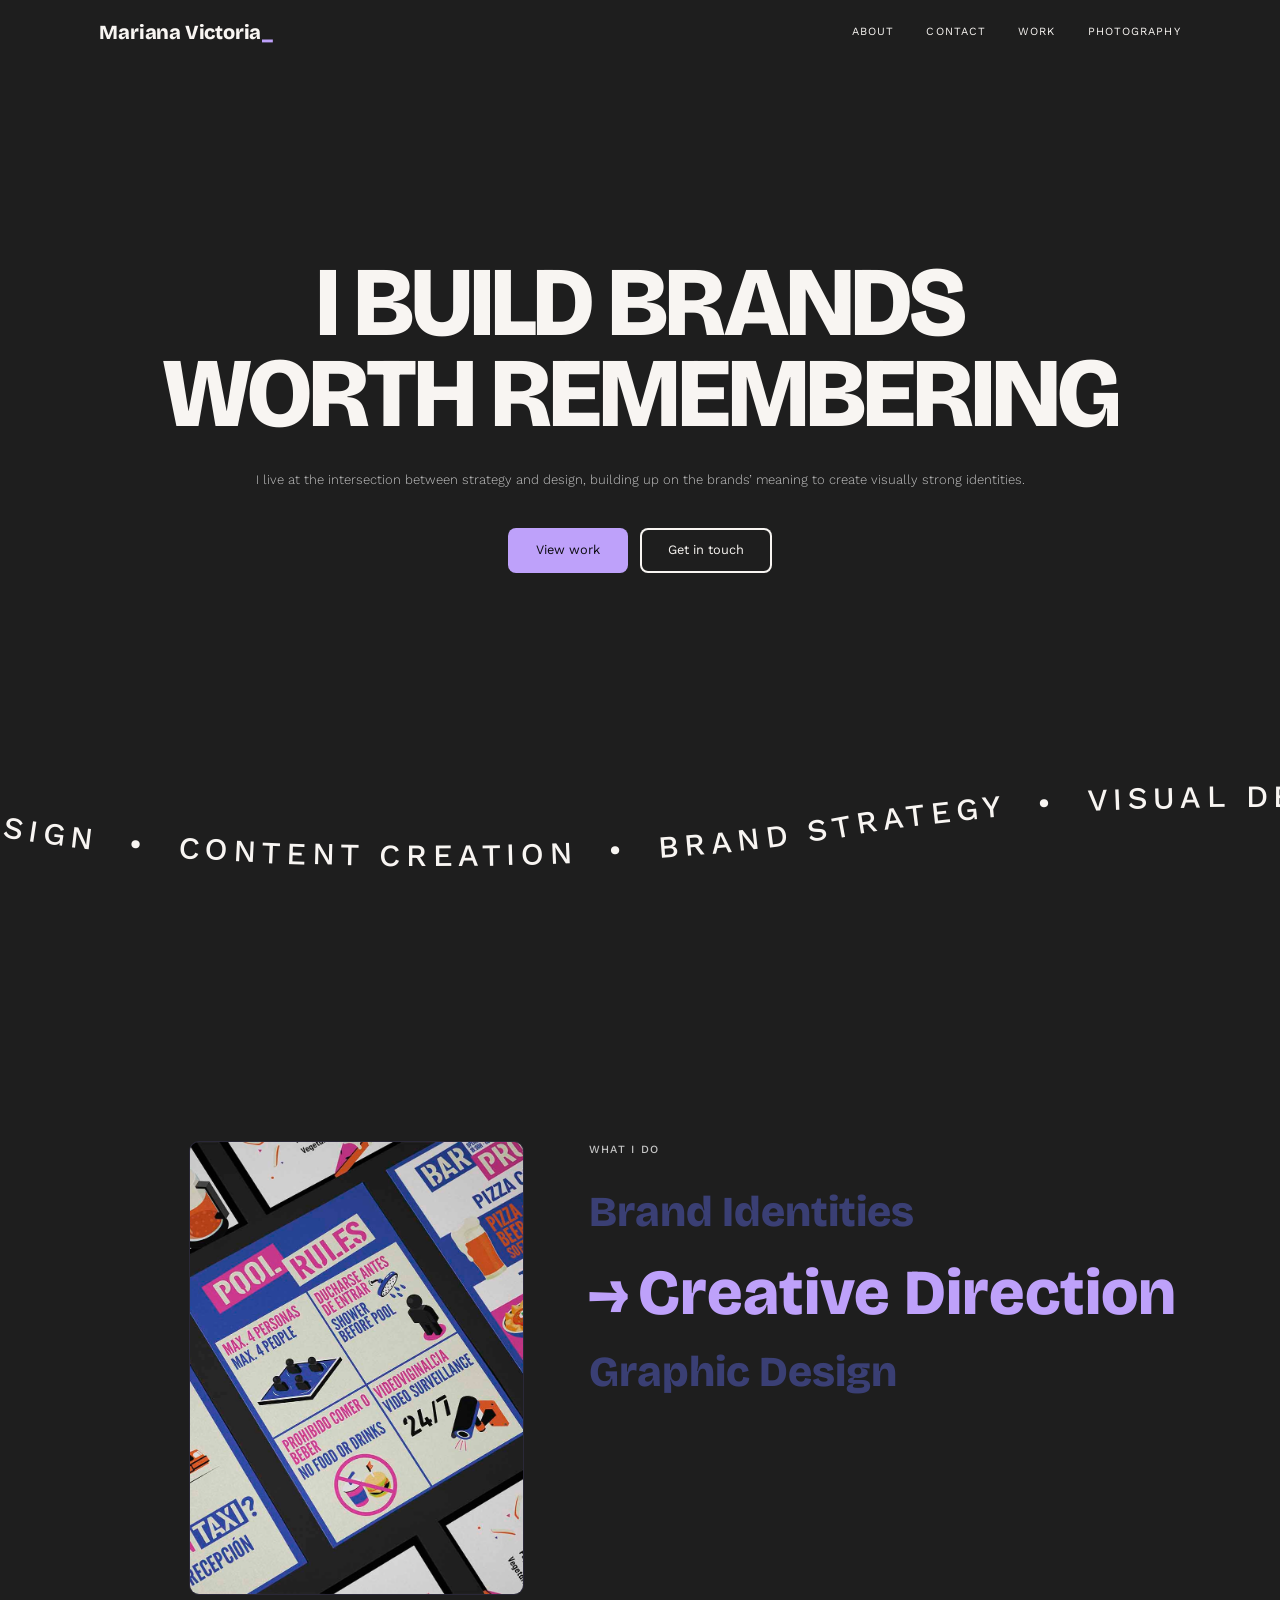
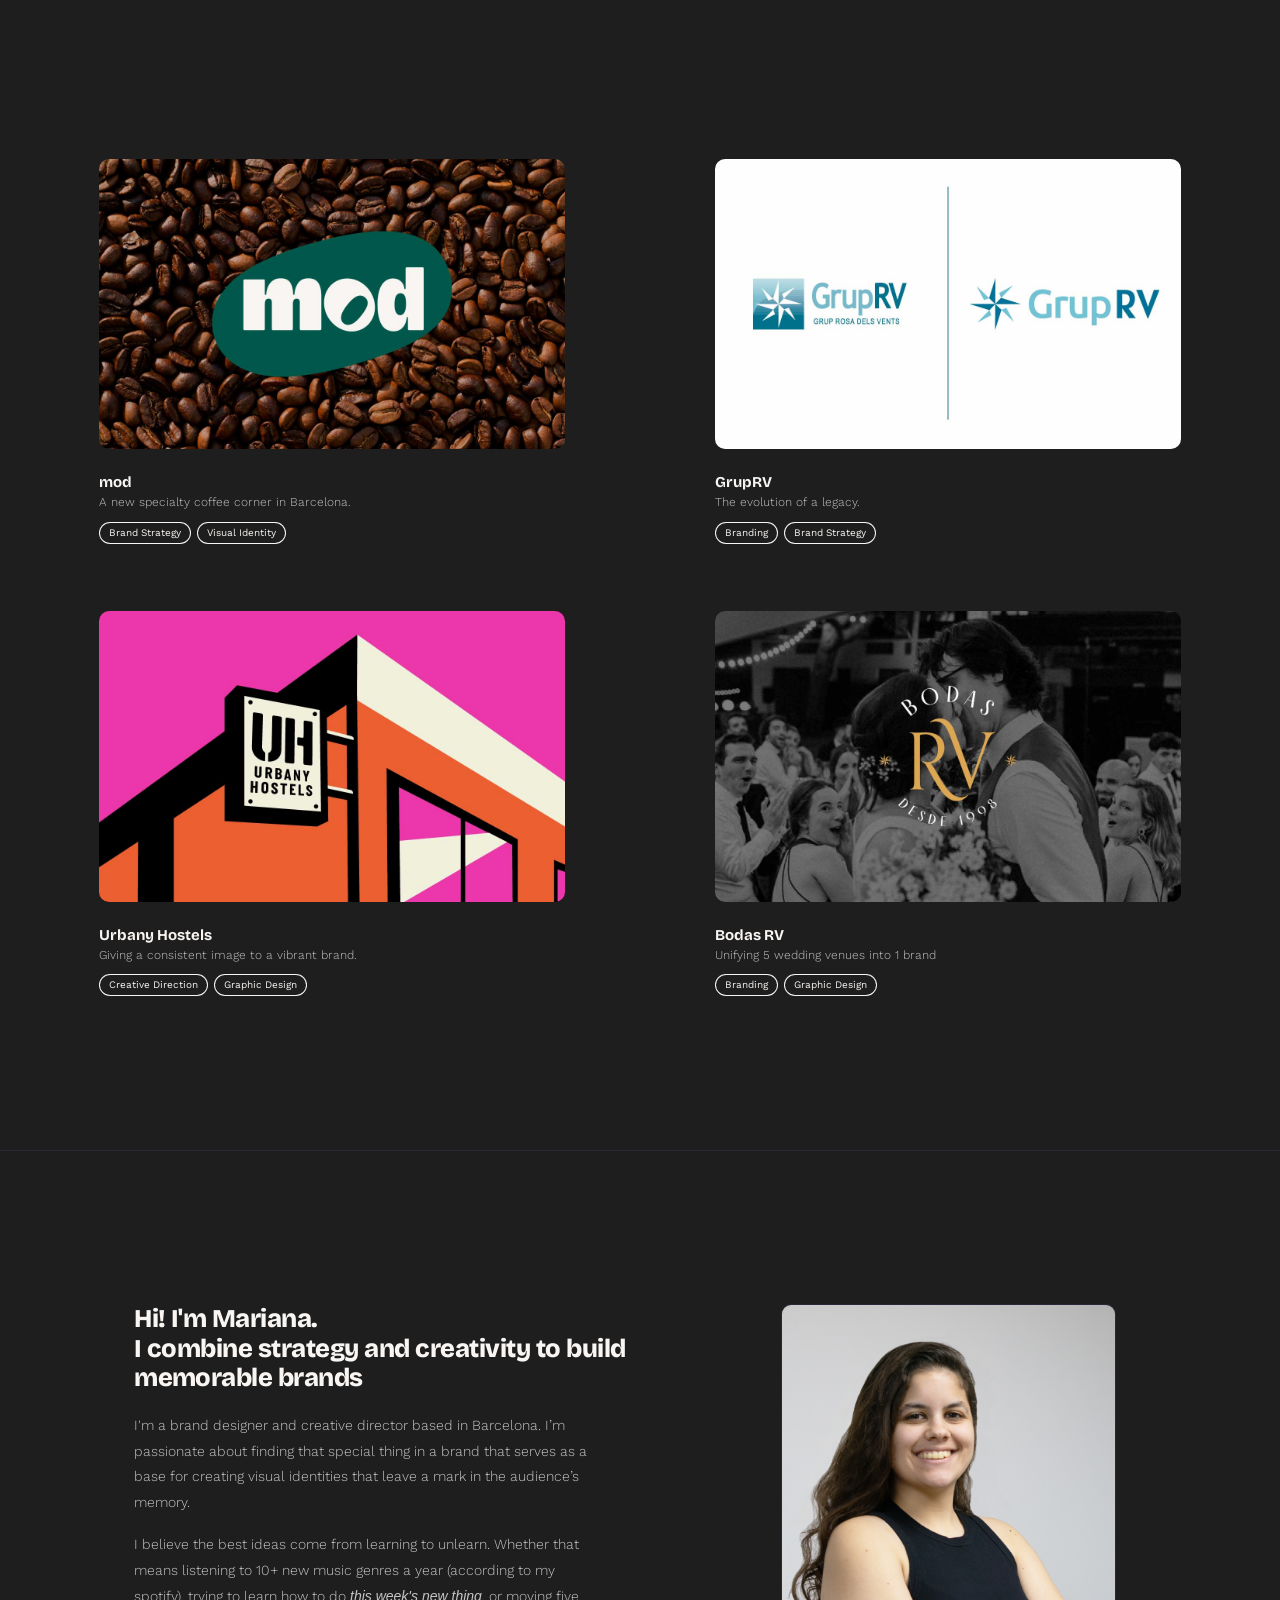
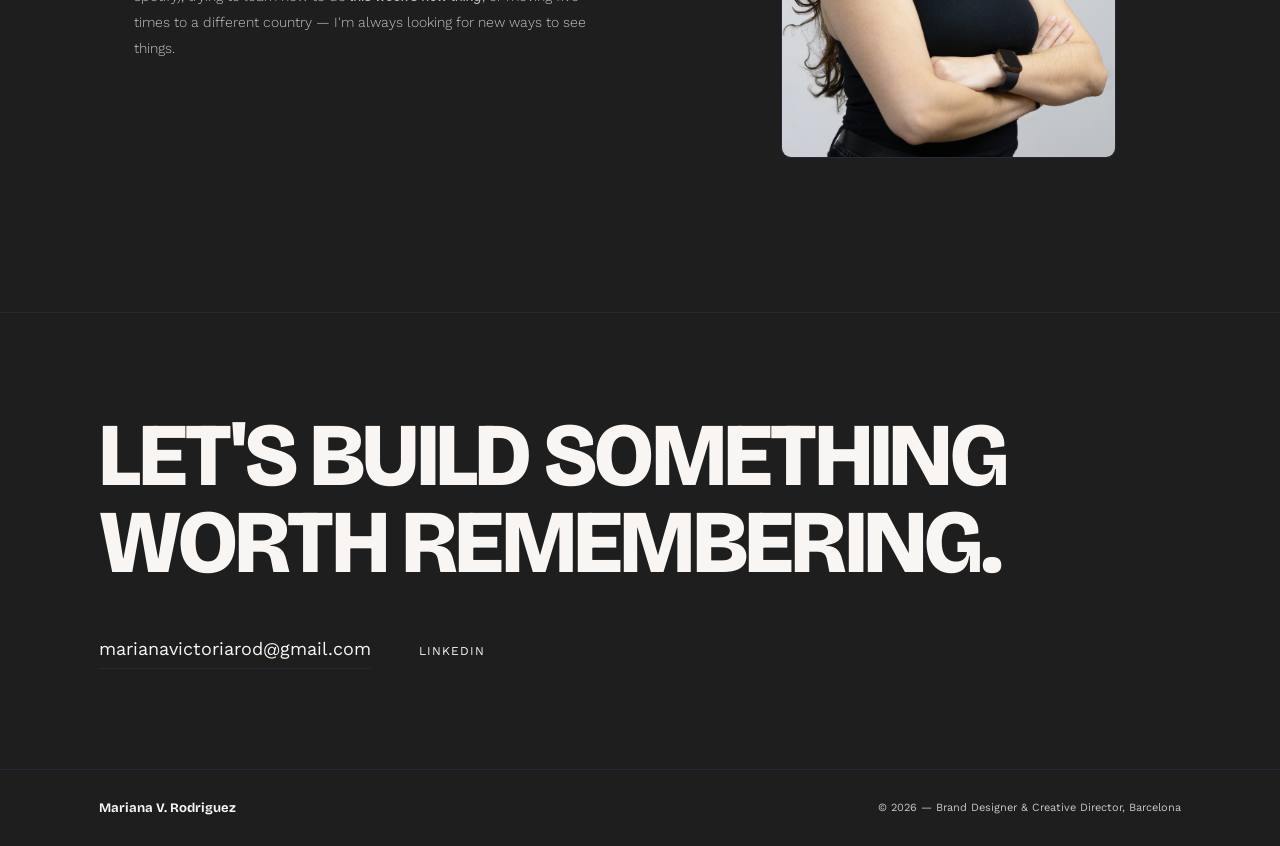
==== commit 900a2e04: "Add files via upload" ====
--- a/index.html
+++ b/index.html
@@ -14,6 +14,7 @@
   <link rel="preconnect" href="https://fonts.gstatic.com" crossorigin>
   <link href="https://fonts.googleapis.com/css2?family=Bricolage+Grotesque:opsz,wght@12..96,400;12..96,700;12..96,800&family=Work+Sans:wght@300;400;500&display=swap" rel="stylesheet">
   <link href="https://fonts.googleapis.com/css2?family=Bricolage+Grotesque:wght@800&text=%E2%86%92&display=swap" rel="stylesheet">
+  <link rel="icon" type="image/jpeg" href="images/favicon.jpg">
   <link rel="stylesheet" href="styles.css">
 </head>
 <body>
--- a/styles.css
+++ b/styles.css
@@ -445,7 +445,7 @@
 }
 .overlay-btn {
   display: inline-block;
-  padding: 9px 20px;
+  padding: 5px 12px;
   /* Frosted-glass chip, not a solid fill — background/border/blur
      match Mariana's reference (Frame 40.svg) exactly. */
   background: rgba(30, 30, 30, 0.2);
@@ -457,14 +457,21 @@
   border-radius: 6px;
 }
 
-.card-meta { display: flex; flex-direction: column; gap: 8px; }
+/* No .card-meta gap — .card-title's inherited line-height leaves
+   real space below its own glyphs already, so a uniform flex gap
+   made title→description look loose while shrinking it also
+   shrank description→tags, which didn't need tightening. Per-element
+   margins let the two gaps move independently. */
+.card-meta { display: flex; flex-direction: column; }
 .card-title {
   font-family: var(--font-display);
-  font-size: 15px; font-weight: 700; color: var(--text);
+  font-size: 15px; font-weight: 700; line-height: 1.2; color: var(--text);
+  margin-bottom: 2px;
 }
 .card-desc {
   font-size: 12px; font-weight: 300;
   color: var(--muted); line-height: 1.55;
+  margin-bottom: 10px;
 }
 .card-tags { display: flex; gap: 6px; flex-wrap: wrap; }
 .tag {
@@ -771,9 +778,9 @@
 /* ─── RESPONSIVE ─────────────────────────────────────────── */
 @media (max-width: 1024px) {
   .work-inner { grid-template-columns: 1fr; gap: 40px; }
-  .category-image { aspect-ratio: 4 / 3; max-width: 480px; }
+  .category-image { max-width: 480px; } /* stays the base portrait aspect-ratio, not landscape */
   .about-inner { grid-template-columns: 1fr; gap: 40px; }
-  .about-image { aspect-ratio: 4 / 3; max-width: 400px; }
+  .about-image { max-width: 400px; } /* stays the base portrait aspect-ratio, not landscape */
   .case-intro { grid-template-columns: 1fr; gap: 32px; }
 }
 @media (max-width: 640px) {
@@ -864,7 +871,7 @@
   .category-image-hint {
     display: inline-block;
     position: absolute; right: 14px; bottom: 14px;
-    padding: 8px 16px;
+    padding: 5px 12px;
     /* Frosted-glass chip, matching Frame 40.svg — same treatment as
        .overlay-btn on the project cards. */
     background: rgba(30, 30, 30, 0.2);
